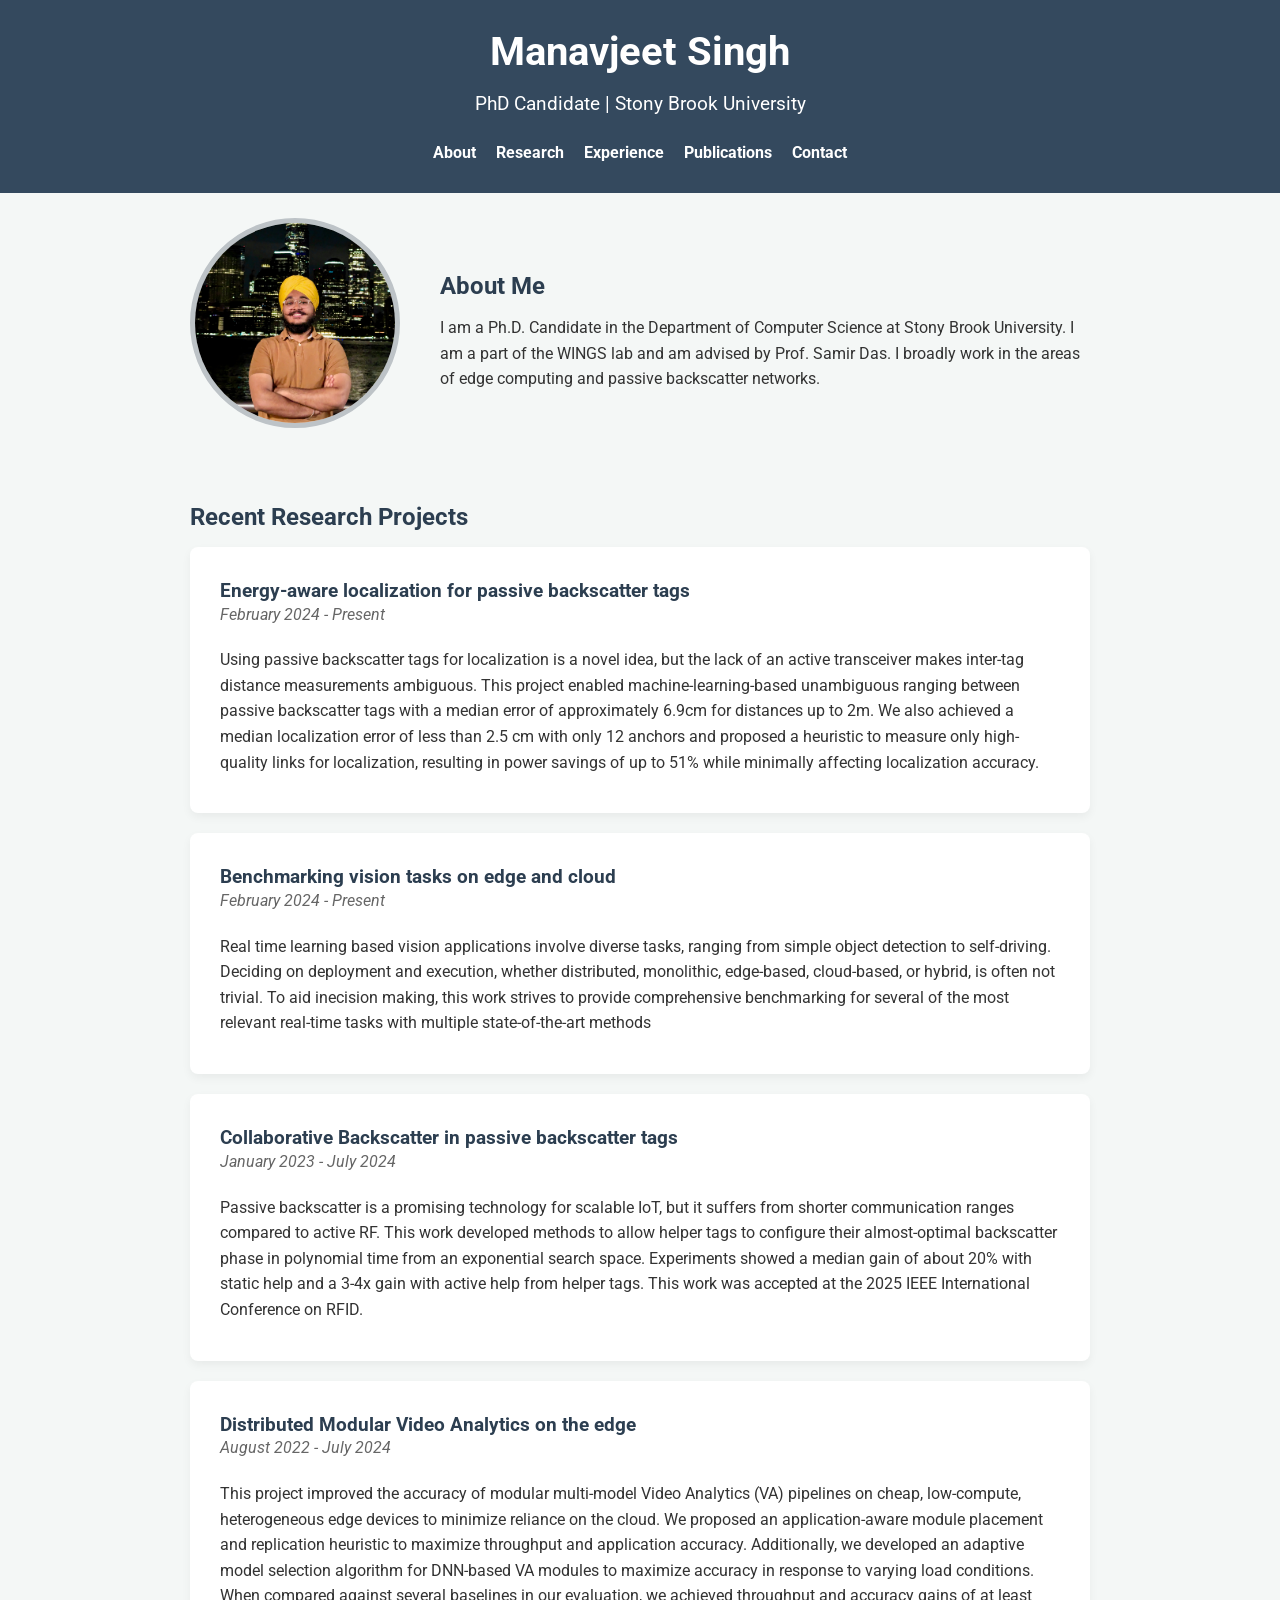
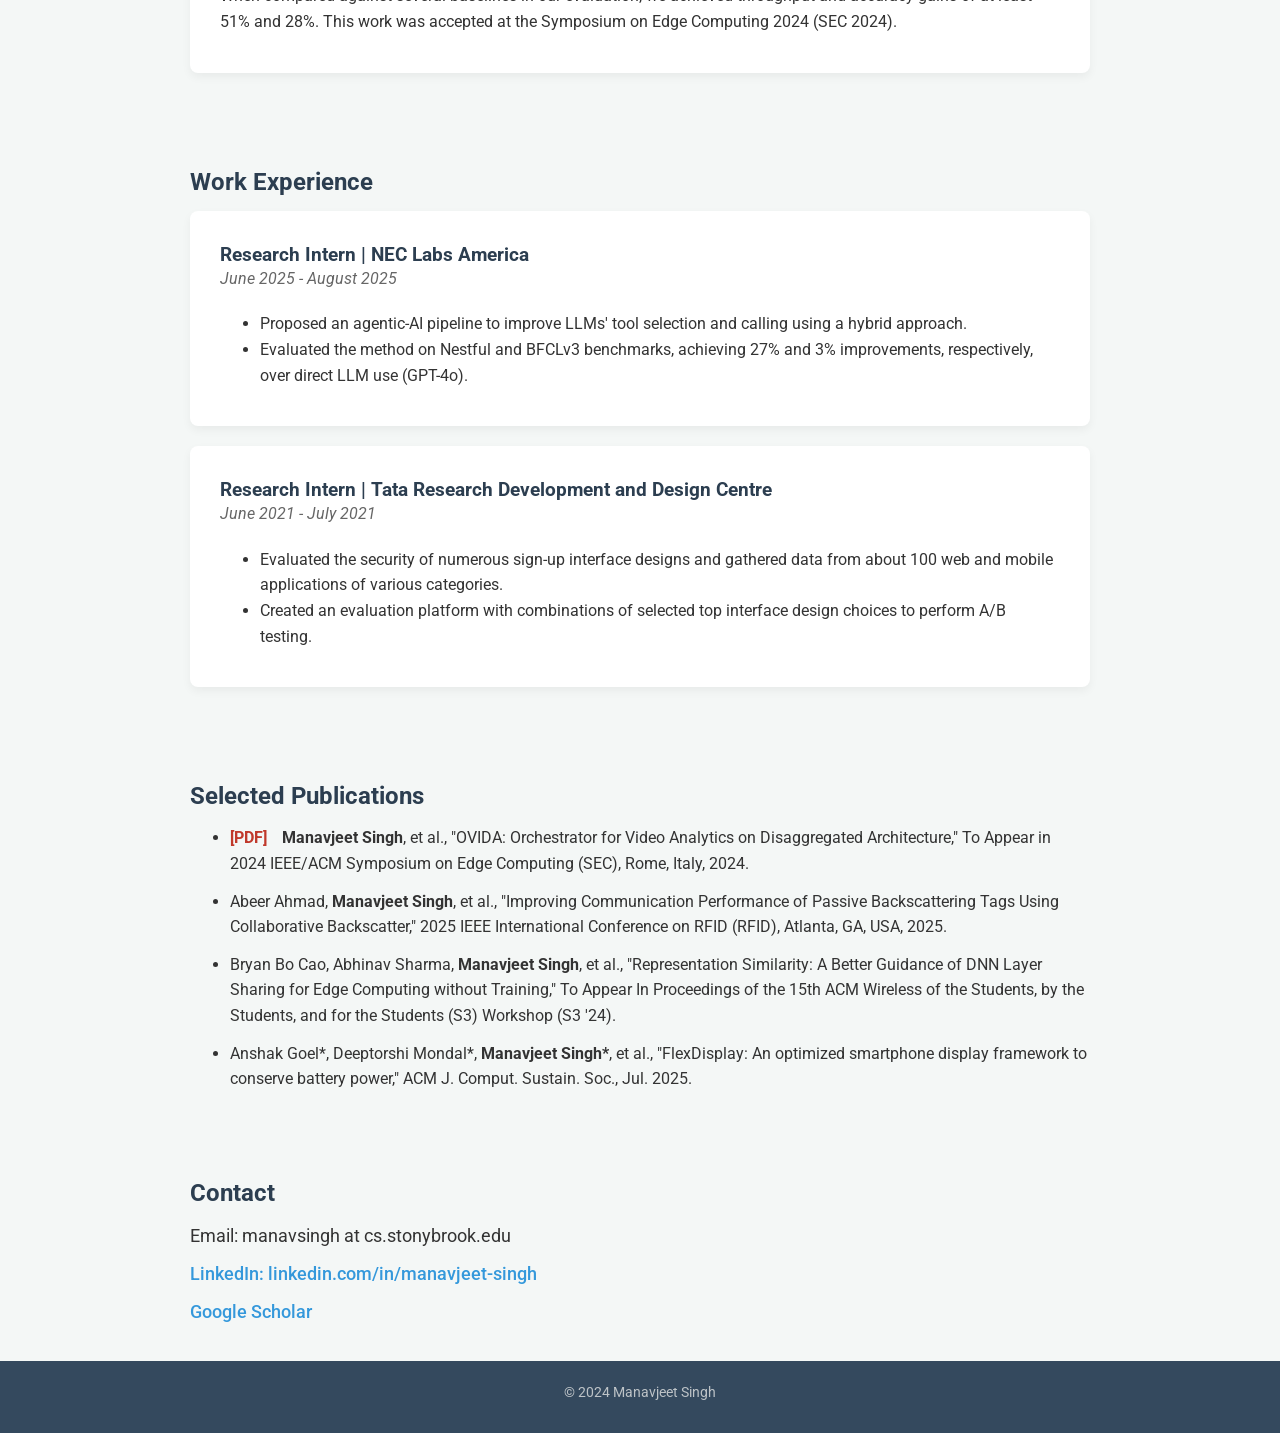
==== index.html @ 2b616b80 "update" ====
<!DOCTYPE html>
<html lang="en">
<head>
    <meta charset="UTF-8">
    <meta name="viewport" content="width=device-width, initial-scale=1.0">
    <title>Manavjeet Singh | PhD Candidate | Computer Science</title>
    <link rel="stylesheet" href="css/style.css">
    <link rel="preconnect" href="https://fonts.googleapis.com">
    <link rel="preconnect" href="https://fonts.gstatic.com" crossorigin>
    <link href="https://fonts.googleapis.com/css2?family=Roboto:wght@400;700&display=swap" rel="stylesheet">
    
    <style>
        /* Reduce padding on the main header and footer */
        .site-header, .site-footer {
            padding-top: 20px;
            padding-bottom: 20px;
        }

        /* Reduce vertical padding for each content section */
        .content-section {
            padding-top: 25px;
            padding-bottom: 25px;
        }

        /* Reduce space below headings */
        h1, h2, h3 {
            margin-bottom: 10px;
        }

        .site-header h1 {
            margin-bottom: 5px;
        }
        
        /* Reduce space between research/experience cards */
        .card {
            margin-bottom: 20px;
        }

        /* Reduce space below paragraphs and list items for a tighter look */
        p, ul {
            margin-top: 0;
            margin-bottom: 8px;
        }
        
        #publications ul li {
            margin-bottom: 12px; /* Slightly more space for readability in publications */
        }
        
        .dates {
            margin-bottom: 8px;
        }

    </style>
</head>

<body>
    <header class="site-header">
        <div class="container">
            <h1>Manavjeet Singh</h1>
            <p>PhD Candidate | Stony Brook University</p>
            <nav class="site-nav">
                <ul>
                    <li><a href="#about">About</a></li>
                    <li><a href="#research">Research</a></li>
                    <li><a href="#experience">Experience</a></li>
                    <li><a href="#publications">Publications</a></li>
                    <li><a href="#contact">Contact</a></li>
                </ul>
            </nav>
        </div>
    </header>

    <main>
        <section id="about" class="content-section">
            <div class="container">
                <div class="about-content">
                    <img src="photos/me2.jpeg" alt="Manavjeet Singh" class="profile-photo">
                    <div class="about-text">
                        <h2>About Me</h2>
                        <p>I am a Ph.D. Candidate in the Department of Computer Science at Stony Brook University. I am a part of the WINGS lab and am advised by Prof. Samir Das. I broadly work in the areas of edge computing and passive backscatter networks.</p>
                    </div>
                </div>
            </div>
        </section>

        <section id="research" class="content-section">
            <div class="container">
                <h2>Recent Research Projects</h2>
                <div class="card">
                    <h3>Energy-aware localization for passive backscatter tags</h3>
                    <p class="dates">February 2024 - Present</p>
                    <p>Using passive backscatter tags for localization is a novel idea, but the lack of an active transceiver makes inter-tag distance measurements ambiguous. This project enabled machine-learning-based unambiguous ranging between passive backscatter tags with a median error of approximately 6.9cm for distances up to 2m. We also achieved a median localization error of less than 2.5 cm with only 12 anchors and proposed a heuristic to measure only high-quality links for localization, resulting in power savings of up to 51% while minimally affecting localization accuracy.</p>
                </div>
                <div class="card">
                    <h3>Benchmarking vision tasks on edge and cloud</h3>
                    <p class="dates">February 2024 - Present</p>
                    <p>Real time learning based vision applications involve diverse tasks, ranging from simple object detection to self-driving. Deciding on deployment and execution, whether distributed, monolithic, edge-based, cloud-based, or hybrid, is often not trivial. To aid inecision making, this work strives to provide comprehensive benchmarking for several of the most relevant real-time tasks with multiple state-of-the-art methods</p>
                </div>
                <div class="card">
                    <h3>Collaborative Backscatter in passive backscatter tags</h3>
                    <p class="dates">January 2023 - July 2024</p>
                    <p>Passive backscatter is a promising technology for scalable IoT, but it suffers from shorter communication ranges compared to active RF. This work developed methods to allow helper tags to configure their almost-optimal backscatter phase in polynomial time from an exponential search space. Experiments showed a median gain of about 20% with static help and a 3-4x gain with active help from helper tags. This work was accepted at the 2025 IEEE International Conference on RFID.</p>
                </div>
                <div class="card">
                    <h3>Distributed Modular Video Analytics on the edge</h3>
                    <p class="dates">August 2022 - July 2024</p>
                    <p>This project improved the accuracy of modular multi-model Video Analytics (VA) pipelines on cheap, low-compute, heterogeneous edge devices to minimize reliance on the cloud. We proposed an application-aware module placement and replication heuristic to maximize throughput and application accuracy. Additionally, we developed an adaptive model selection algorithm for DNN-based VA modules to maximize accuracy in response to varying load conditions. When compared against several baselines in our evaluation, we achieved throughput and accuracy gains of at least 51% and 28%. This work was accepted at the Symposium on Edge Computing 2024 (SEC 2024).</p>
                </div>
            </div>
        </section>

        <section id="experience" class="content-section">
            <div class="container">
                <h2>Work Experience</h2>
                <div class="card">
                    <h3>Research Intern | NEC Labs America</h3>
                    <p class="dates">June 2025 - August 2025</p>
                    <ul>
                        <li>Proposed an agentic-AI pipeline to improve LLMs' tool selection and calling using a hybrid approach. </li>
                        <li>Evaluated the method on Nestful and BFCLv3 benchmarks, achieving 27% and 3% improvements, respectively, over direct LLM use (GPT-4o).</li>
                    </ul>
                </div>
                <div class="card">
                    <h3>Research Intern | Tata Research Development and Design Centre</h3>
                    <p class="dates">June 2021 - July 2021</p>
                    <ul>
                        <li>Evaluated the security of numerous sign-up interface designs and gathered data from about 100 web and mobile applications of various categories.</li>
                        <li>Created an evaluation platform with combinations of selected top interface design choices to perform A/B testing.</li>
                    </ul>
                </div>
            </div>
        </section>

        <section id="publications" class="content-section">
            <div class="container">
                <h2>Selected Publications</h2>
                <ul>
                    <li><a href="papers/ovida.pdf" class="pdf-link">[PDF]</a><span class="citation-text"><strong>Manavjeet Singh</strong>, et al., "OVIDA: Orchestrator for Video Analytics on Disaggregated Architecture," To Appear in 2024 IEEE/ACM Symposium on Edge Computing (SEC), Rome, Italy, 2024. </span></li>
                    <li><span class="citation-text">Abeer Ahmad, <strong>Manavjeet Singh</strong>, et al., "Improving Communication Performance of Passive Backscattering Tags Using Collaborative Backscatter," 2025 IEEE International Conference on RFID (RFID), Atlanta, GA, USA, 2025. </span></li>
                    <li><span class="citation-text">Bryan Bo Cao, Abhinav Sharma, <strong>Manavjeet Singh</strong>, et al., "Representation Similarity: A Better Guidance of DNN Layer Sharing for Edge Computing without Training," To Appear In Proceedings of the 15th ACM Wireless of the Students, by the Students, and for the Students (S3) Workshop (S3 '24). </span></li>
                    <li><span class="citation-text">Anshak Goel*, Deeptorshi Mondal*, <strong>Manavjeet Singh*</strong>, et al., "FlexDisplay: An optimized smartphone display framework to conserve battery power," ACM J. Comput. Sustain. Soc., Jul. 2025. </span></li>
                </ul>
            </div>
        </section>

        <section id="contact" class="content-section">
            <div class="container">
                <h2>Contact</h2>
                <div class="contact-info">
                    <p>Email: manavsingh at cs.stonybrook.edu</p>
                    <p><a href="https://linkedin.com/in/manavjeet-singh" class="linkedin-link">LinkedIn: linkedin.com/in/manavjeet-singh</a></p>
                    <p><a href="https://scholar.google.com/citations?user=PiBb_OMAAAAJ&hl=en" class="google-scholar-link">Google Scholar</a></p>
                </div>
            </div>
        </section>
    </main>

    <footer class="site-footer">
        <div class="container">
            <p>&copy; 2024 Manavjeet Singh</p>
        </div>
    </footer>
</body>
</html>
---- css/style.css ----
/* Basic Reset and Global Styles */
body {
    font-family: 'Roboto', sans-serif;
    line-height: 1.6;
    margin: 0;
    padding: 0;
    color: #333; /* Dark gray for text */
    background-color: #f4f7f6; /* Light gray background */
}

.container {
    max-width: 900px;
    margin: 0 auto;
    padding: 0 20px;
}

h1, h2, h3 {
    font-weight: 700;
    color: #2c3e50; /* A dark blue-gray for headings */
}

h2 {
    margin-bottom: 20px;
}

/* Reusable section styling for consistency */
.content-section {
    padding: 60px 0;
}

/* Header and Navigation */
.site-header {
    background-color: #34495e; /* A professional dark blue */
    color: #fff;
    text-align: center;
    padding: 40px 0;
}

.site-header h1 {
    font-size: 2.5em;
    margin: 0;
    color: #fff;
}

.site-header p {
    font-size: 1.2em;
    margin-top: 5px;
}

.site-nav ul {
    list-style: none;
    padding: 0;
    margin-top: 20px;
    display: flex;
    justify-content: center;
    gap: 20px;
}

.site-nav a {
    color: #fff;
    text-decoration: none;
    font-weight: 700;
    transition: color 0.3s ease;
}

.site-nav a:hover {
    color: #1abc9c; /* A vibrant green for hover effect */
}

/* About Section */
.about-content {
    display: flex;
    flex-direction: column;
    align-items: center;
    text-align: center;
}

.profile-photo {
    width: 200px;
    height: 200px;
    object-fit: cover;
    border-radius: 50%; /* Makes the image circular */
    border: 5px solid #bdc3c7; /* A subtle gray border */
    margin-bottom: 20px;
}

@media (min-width: 768px) {
    .about-content {
        flex-direction: row;
        text-align: left;
        gap: 40px;
    }

    .profile-photo {
        flex-shrink: 0;
        margin-bottom: 0;
    }
}

/* Card Styling for Experience and Research */
.card {
    background-color: #fff;
    margin-bottom: 25px;
    padding: 30px;
    border-radius: 8px;
    box-shadow: 0 4px 10px rgba(0,0,0,0.05);
}

.card h3 {
    margin-top: 0;
}

.card .dates {
    font-style: italic;
    color: #666;
    margin-top: -15px;
    margin-bottom: 20px;
}

/* General list styling */
.publications-section ul {
    list-style-type: none;
    padding: 0;
}

.publications-section li {
    background-color: #fff;
    margin-bottom: 15px;
    padding: 20px;
    border-radius: 8px;
    box-shadow: 0 2px 5px rgba(0,0,0,0.1);
    display: flex;
    align-items: flex-start;
}

.pdf-link {
    font-weight: 700;
    color: #c0392b; /* A distinct red for PDF links */
    text-decoration: none;
    margin-right: 15px;
    flex-shrink: 0;
}

.pdf-link:hover {
    text-decoration: underline;
}

.citation-text {
    flex-grow: 1;
}

/* Contact Section */
.contact-info {
    font-size: 1.1em;
}

.contact-info p {
    margin-bottom: 10px;
}

.linkedin-link, .google-scholar-link {
    color: #3498db;
    text-decoration: none;
    font-weight: 500;
}

.linkedin-link:hover, .google-scholar-link:hover {
    text-decoration: underline;
}

/* Footer */
.site-footer {
    text-align: center;
    padding: 20px 0;
    background-color: #34495e;
    color: #bdc3c7;
    font-size: 0.9em;
}
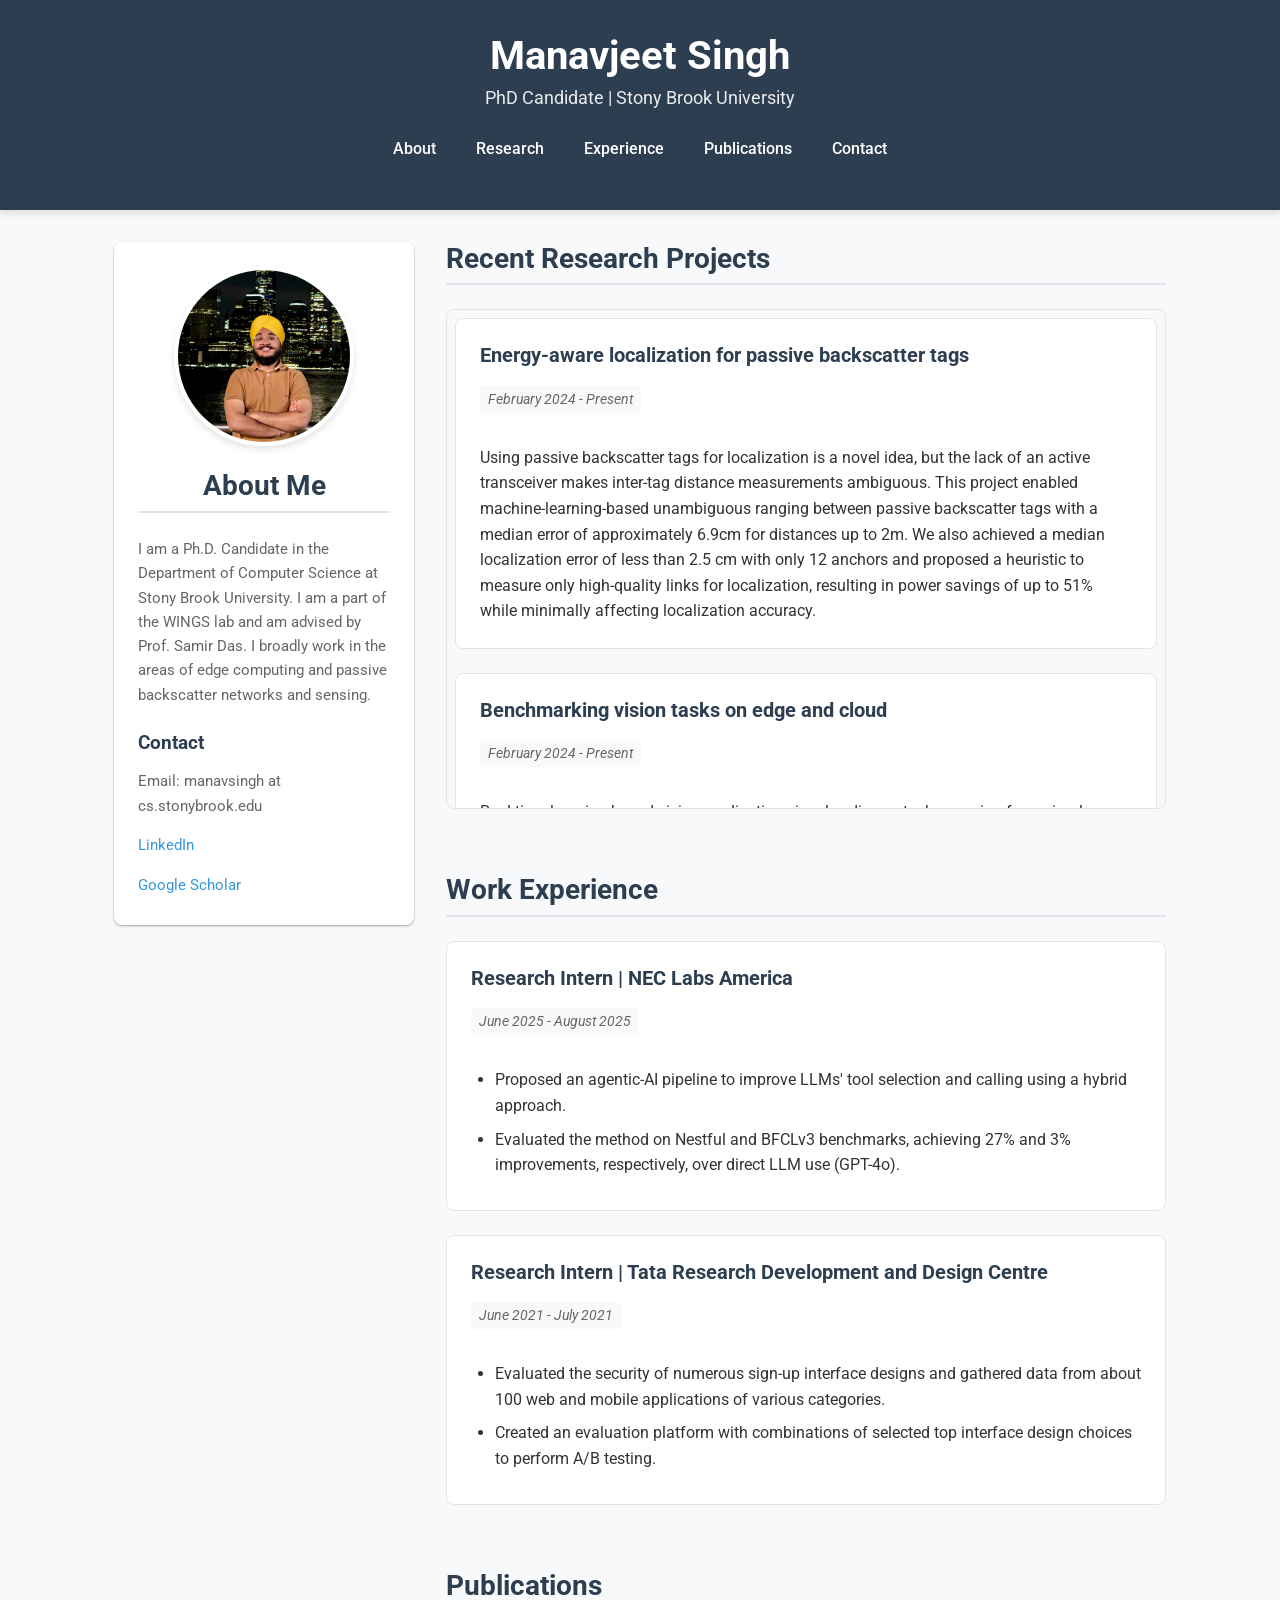
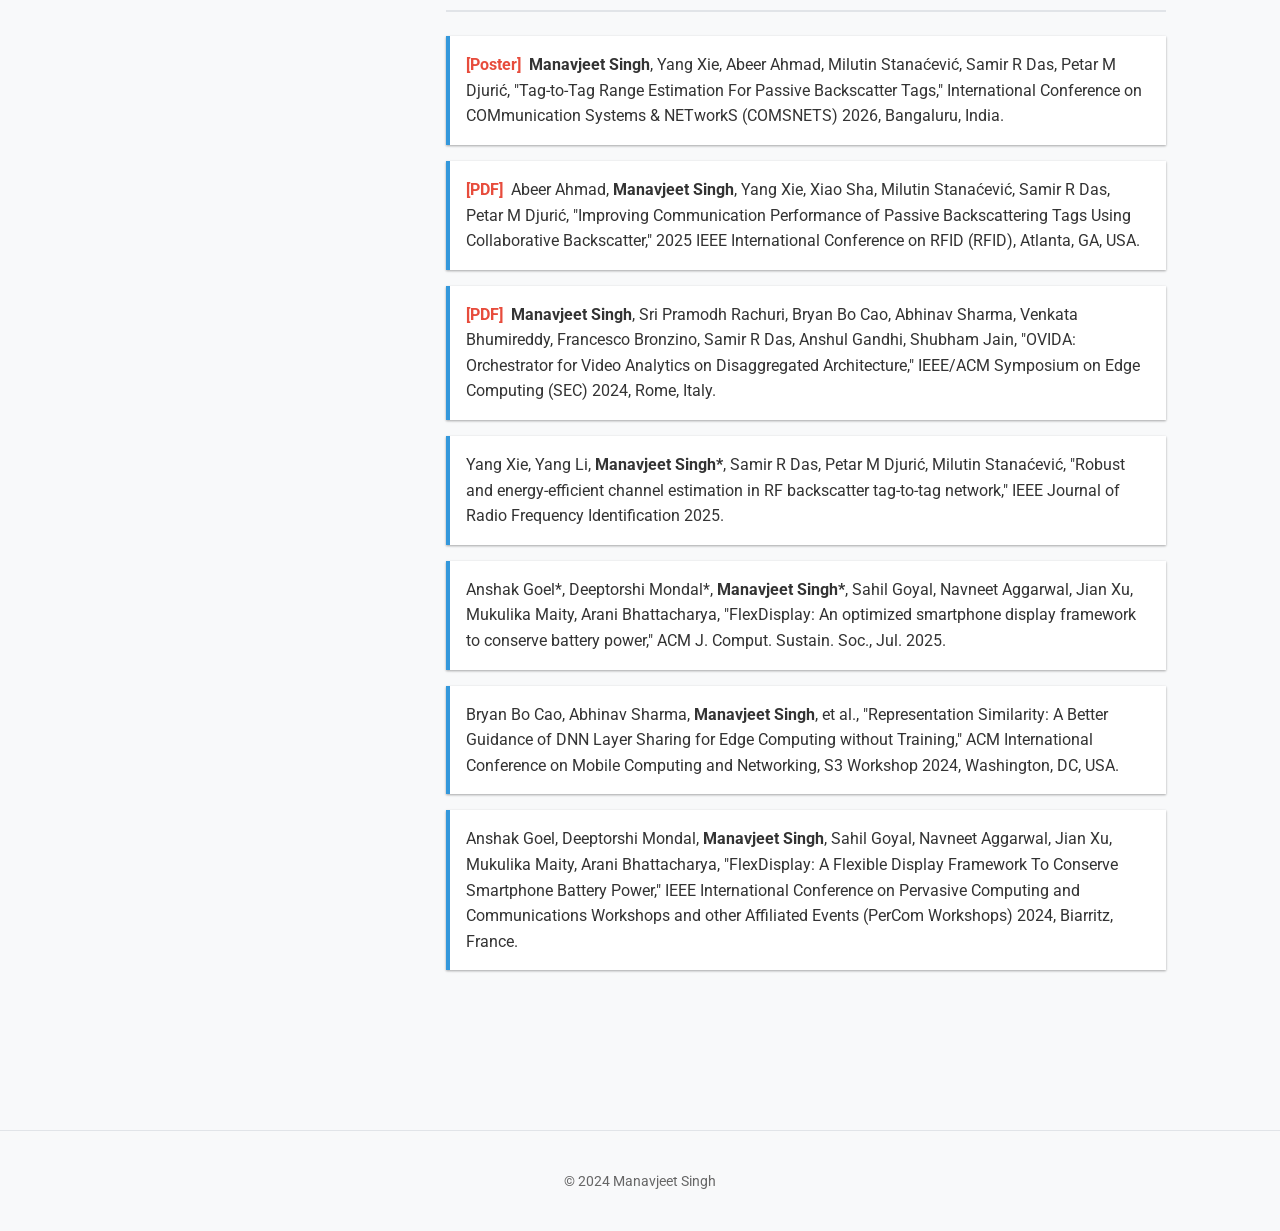
==== commit a0997646: "updates" ====
--- a/index.html
+++ b/index.html
@@ -1,5 +1,6 @@
 <!DOCTYPE html>
 <html lang="en">
+
 <head>
     <meta charset="UTF-8">
     <meta name="viewport" content="width=device-width, initial-scale=1.0">
@@ -8,49 +9,8 @@
     <link rel="preconnect" href="https://fonts.googleapis.com">
     <link rel="preconnect" href="https://fonts.gstatic.com" crossorigin>
     <link href="https://fonts.googleapis.com/css2?family=Roboto:wght@400;700&display=swap" rel="stylesheet">
-    
-    <style>
-        /* Reduce padding on the main header and footer */
-        .site-header, .site-footer {
-            padding-top: 20px;
-            padding-bottom: 20px;
-        }
 
-        /* Reduce vertical padding for each content section */
-        .content-section {
-            padding-top: 25px;
-            padding-bottom: 25px;
-        }
 
-        /* Reduce space below headings */
-        h1, h2, h3 {
-            margin-bottom: 10px;
-        }
-
-        .site-header h1 {
-            margin-bottom: 5px;
-        }
-        
-        /* Reduce space between research/experience cards */
-        .card {
-            margin-bottom: 20px;
-        }
-
-        /* Reduce space below paragraphs and list items for a tighter look */
-        p, ul {
-            margin-top: 0;
-            margin-bottom: 8px;
-        }
-        
-        #publications ul li {
-            margin-bottom: 12px; /* Slightly more space for readability in publications */
-        }
-        
-        .dates {
-            margin-bottom: 8px;
-        }
-
-    </style>
 </head>
 
 <body>
@@ -71,88 +31,140 @@
     </header>
 
     <main>
-        <section id="about" class="content-section">
-            <div class="container">
+        <div class="two-column container">
+            <aside id="about" class="left-col content-section">
                 <div class="about-content">
                     <img src="photos/me2.jpeg" alt="Manavjeet Singh" class="profile-photo">
                     <div class="about-text">
                         <h2>About Me</h2>
-                        <p>I am a Ph.D. Candidate in the Department of Computer Science at Stony Brook University. I am a part of the WINGS lab and am advised by Prof. Samir Das. I broadly work in the areas of edge computing and passive backscatter networks.</p>
+                        <p>I am a Ph.D. Candidate in the Department of Computer Science at Stony Brook University. I am
+                            a part of the WINGS lab and am advised by Prof. Samir Das. I broadly work in the areas of
+                            edge computing and passive backscatter networks and sensing.</p>
+                        <h3>Contact</h3>
+                        <div class="contact-info">
+                            <p>Email: manavsingh at cs.stonybrook.edu</p>
+                            <p><a href="https://linkedin.com/in/manavjeet-singh" class="linkedin-link">LinkedIn</a></p>
+                            <p><a href="https://scholar.google.com/citations?user=PiBb_OMAAAAJ&hl=en"
+                                    class="google-scholar-link">Google Scholar</a></p>
+                        </div>
                     </div>
                 </div>
+            </aside>
+
+            <div class="right-col">
+                <section id="research" class="content-section">
+                    <h2>Recent Research Projects</h2>
+                    <div class="scrollable-content">
+                        <div class="card">
+                            <h3>Energy-aware localization for passive backscatter tags</h3>
+                            <p class="dates">February 2024 - Present</p>
+                            <p>Using passive backscatter tags for localization is a novel idea, but the lack of an
+                                active transceiver makes inter-tag distance measurements ambiguous. This project enabled
+                                machine-learning-based unambiguous ranging between passive backscatter tags with a
+                                median error of approximately 6.9cm for distances up to 2m. We also achieved a median
+                                localization error of less than 2.5 cm with only 12 anchors and proposed a heuristic to
+                                measure only high-quality links for localization, resulting in power savings of up to
+                                51% while minimally affecting localization accuracy.</p>
+                        </div>
+                        <div class="card">
+                            <h3>Benchmarking vision tasks on edge and cloud</h3>
+                            <p class="dates">February 2024 - Present</p>
+                            <p>Real time learning based vision applications involve diverse tasks, ranging from simple
+                                object detection to self-driving. Deciding on deployment and execution, whether
+                                distributed, monolithic, edge-based, cloud-based, or hybrid, is often not trivial. To
+                                aid inecision making, this work strives to provide comprehensive benchmarking for
+                                several of the most relevant real-time tasks with multiple state-of-the-art methods</p>
+                        </div>
+                        <div class="card">
+                            <h3>Collaborative Backscatter in passive backscatter tags</h3>
+                            <p class="dates">January 2023 - July 2024</p>
+                            <p>Passive backscatter is a promising technology for scalable IoT, but it suffers from
+                                shorter communication ranges compared to active RF. This work developed methods to allow
+                                helper tags to configure their almost-optimal backscatter phase in polynomial time from
+                                an exponential search space. Experiments showed a median gain of about 20% with static
+                                help and a 3-4x gain with active help from helper tags. This work was accepted at the
+                                2025 IEEE International Conference on RFID.</p>
+                        </div>
+                        <div class="card">
+                            <h3>Distributed Modular Video Analytics on the edge</h3>
+                            <p class="dates">August 2022 - July 2024</p>
+                            <p>This project improved the accuracy of modular multi-model Video Analytics (VA) pipelines
+                                on cheap, low-compute, heterogeneous edge devices to minimize reliance on the cloud. We
+                                proposed an application-aware module placement and replication heuristic to maximize
+                                throughput and application accuracy. Additionally, we developed an adaptive model
+                                selection algorithm for DNN-based VA modules to maximize accuracy in response to varying
+                                load conditions. When compared against several baselines in our evaluation, we achieved
+                                throughput and accuracy gains of at least 51% and 28%. This work was accepted at the
+                                Symposium on Edge Computing 2024 (SEC 2024).</p>
+                        </div>
+                    </div>
+                </section>
+
+                <section id="experience" class="content-section">
+                    <h2>Work Experience</h2>
+                    <div class="card">
+                        <h3>Research Intern | NEC Labs America</h3>
+                        <p class="dates">June 2025 - August 2025</p>
+                        <ul>
+                            <li>Proposed an agentic-AI pipeline to improve LLMs' tool selection and calling using a
+                                hybrid approach. </li>
+                            <li>Evaluated the method on Nestful and BFCLv3 benchmarks, achieving 27% and 3%
+                                improvements, respectively, over direct LLM use (GPT-4o).</li>
+                        </ul>
+                    </div>
+                    <div class="card">
+                        <h3>Research Intern | Tata Research Development and Design Centre</h3>
+                        <p class="dates">June 2021 - July 2021</p>
+                        <ul>
+                            <li>Evaluated the security of numerous sign-up interface designs and gathered data from
+                                about 100 web and mobile applications of various categories.</li>
+                            <li>Created an evaluation platform with combinations of selected top interface design
+                                choices to perform A/B testing.</li>
+                        </ul>
+                    </div>
+                </section>
+
+                <section id="publications" class="content-section">
+                    <h2>Publications</h2>
+                    <ul>
+                        <li><a href="papers/comsnets26_poster.pdf" class="pdf-link">[Poster]</a><span
+                                class="citation-text"><strong>Manavjeet Singh</strong>, Yang Xie, Abeer Ahmad, Milutin
+                                Stanaćević, Samir R Das, Petar M Djurić, "Tag-to-Tag Range Estimation For Passive
+                                Backscatter Tags," International Conference on COMmunication Systems & NETworkS
+                                (COMSNETS) 2026, Bangaluru, India. </span></li>
+                        <li><a href="papers/coba.pdf" class="pdf-link">[PDF]</a><span class="citation-text">Abeer Ahmad,
+                                <strong>Manavjeet Singh</strong>, Yang Xie, Xiao Sha, Milutin Stanaćević, Samir R Das,
+                                Petar M Djurić, "Improving Communication Performance of Passive Backscattering Tags
+                                Using Collaborative Backscatter," 2025 IEEE International Conference on RFID (RFID),
+                                Atlanta, GA, USA. </span></li>
+                        <li><a href="papers/ovida.pdf" class="pdf-link">[PDF]</a><span
+                                class="citation-text"><strong>Manavjeet Singh</strong>, Sri Pramodh Rachuri, Bryan Bo
+                                Cao, Abhinav Sharma, Venkata Bhumireddy, Francesco Bronzino, Samir R Das, Anshul Gandhi,
+                                Shubham Jain, "OVIDA: Orchestrator for Video Analytics on Disaggregated Architecture,"
+                                IEEE/ACM Symposium on Edge Computing (SEC) 2024, Rome, Italy. </span></li>
+                        <li><span class="citation-text">Yang Xie, Yang Li, <strong>Manavjeet Singh*</strong>, Samir R
+                                Das, Petar M Djurić, Milutin Stanaćević, "Robust and energy-efficient channel estimation
+                                in RF backscatter tag-to-tag network," IEEE Journal of Radio Frequency Identification
+                                2025. </span></li>
+                        <li><span class="citation-text">Anshak Goel*, Deeptorshi Mondal*, <strong>Manavjeet
+                                    Singh*</strong>, Sahil Goyal, Navneet Aggarwal, Jian Xu, Mukulika Maity, Arani
+                                Bhattacharya, "FlexDisplay: An optimized smartphone display framework to conserve
+                                battery power," ACM J. Comput. Sustain. Soc., Jul. 2025. </span></li>
+                        <li><span class="citation-text">Bryan Bo Cao, Abhinav Sharma, <strong>Manavjeet Singh</strong>,
+                                et al., "Representation Similarity: A Better Guidance of DNN Layer Sharing for Edge
+                                Computing without Training," ACM International Conference on Mobile Computing and
+                                Networking, S3 Workshop 2024, Washington, DC, USA. </span></li>
+                        <li><span class="citation-text">Anshak Goel, Deeptorshi Mondal, <strong>Manavjeet
+                                    Singh</strong>, Sahil Goyal, Navneet Aggarwal, Jian Xu, Mukulika Maity, Arani
+                                Bhattacharya, "FlexDisplay: A Flexible Display Framework To Conserve Smartphone Battery
+                                Power," IEEE International Conference on Pervasive Computing and Communications
+                                Workshops and other Affiliated Events (PerCom Workshops) 2024, Biarritz, France. </span>
+                        </li>
+
+                    </ul>
+                </section>
             </div>
-        </section>
-
-        <section id="research" class="content-section">
-            <div class="container">
-                <h2>Recent Research Projects</h2>
-                <div class="card">
-                    <h3>Energy-aware localization for passive backscatter tags</h3>
-                    <p class="dates">February 2024 - Present</p>
-                    <p>Using passive backscatter tags for localization is a novel idea, but the lack of an active transceiver makes inter-tag distance measurements ambiguous. This project enabled machine-learning-based unambiguous ranging between passive backscatter tags with a median error of approximately 6.9cm for distances up to 2m. We also achieved a median localization error of less than 2.5 cm with only 12 anchors and proposed a heuristic to measure only high-quality links for localization, resulting in power savings of up to 51% while minimally affecting localization accuracy.</p>
-                </div>
-                <div class="card">
-                    <h3>Benchmarking vision tasks on edge and cloud</h3>
-                    <p class="dates">February 2024 - Present</p>
-                    <p>Real time learning based vision applications involve diverse tasks, ranging from simple object detection to self-driving. Deciding on deployment and execution, whether distributed, monolithic, edge-based, cloud-based, or hybrid, is often not trivial. To aid inecision making, this work strives to provide comprehensive benchmarking for several of the most relevant real-time tasks with multiple state-of-the-art methods</p>
-                </div>
-                <div class="card">
-                    <h3>Collaborative Backscatter in passive backscatter tags</h3>
-                    <p class="dates">January 2023 - July 2024</p>
-                    <p>Passive backscatter is a promising technology for scalable IoT, but it suffers from shorter communication ranges compared to active RF. This work developed methods to allow helper tags to configure their almost-optimal backscatter phase in polynomial time from an exponential search space. Experiments showed a median gain of about 20% with static help and a 3-4x gain with active help from helper tags. This work was accepted at the 2025 IEEE International Conference on RFID.</p>
-                </div>
-                <div class="card">
-                    <h3>Distributed Modular Video Analytics on the edge</h3>
-                    <p class="dates">August 2022 - July 2024</p>
-                    <p>This project improved the accuracy of modular multi-model Video Analytics (VA) pipelines on cheap, low-compute, heterogeneous edge devices to minimize reliance on the cloud. We proposed an application-aware module placement and replication heuristic to maximize throughput and application accuracy. Additionally, we developed an adaptive model selection algorithm for DNN-based VA modules to maximize accuracy in response to varying load conditions. When compared against several baselines in our evaluation, we achieved throughput and accuracy gains of at least 51% and 28%. This work was accepted at the Symposium on Edge Computing 2024 (SEC 2024).</p>
-                </div>
-            </div>
-        </section>
-
-        <section id="experience" class="content-section">
-            <div class="container">
-                <h2>Work Experience</h2>
-                <div class="card">
-                    <h3>Research Intern | NEC Labs America</h3>
-                    <p class="dates">June 2025 - August 2025</p>
-                    <ul>
-                        <li>Proposed an agentic-AI pipeline to improve LLMs' tool selection and calling using a hybrid approach. </li>
-                        <li>Evaluated the method on Nestful and BFCLv3 benchmarks, achieving 27% and 3% improvements, respectively, over direct LLM use (GPT-4o).</li>
-                    </ul>
-                </div>
-                <div class="card">
-                    <h3>Research Intern | Tata Research Development and Design Centre</h3>
-                    <p class="dates">June 2021 - July 2021</p>
-                    <ul>
-                        <li>Evaluated the security of numerous sign-up interface designs and gathered data from about 100 web and mobile applications of various categories.</li>
-                        <li>Created an evaluation platform with combinations of selected top interface design choices to perform A/B testing.</li>
-                    </ul>
-                </div>
-            </div>
-        </section>
-
-        <section id="publications" class="content-section">
-            <div class="container">
-                <h2>Selected Publications</h2>
-                <ul>
-                    <li><a href="papers/ovida.pdf" class="pdf-link">[PDF]</a><span class="citation-text"><strong>Manavjeet Singh</strong>, et al., "OVIDA: Orchestrator for Video Analytics on Disaggregated Architecture," To Appear in 2024 IEEE/ACM Symposium on Edge Computing (SEC), Rome, Italy, 2024. </span></li>
-                    <li><span class="citation-text">Abeer Ahmad, <strong>Manavjeet Singh</strong>, et al., "Improving Communication Performance of Passive Backscattering Tags Using Collaborative Backscatter," 2025 IEEE International Conference on RFID (RFID), Atlanta, GA, USA, 2025. </span></li>
-                    <li><span class="citation-text">Bryan Bo Cao, Abhinav Sharma, <strong>Manavjeet Singh</strong>, et al., "Representation Similarity: A Better Guidance of DNN Layer Sharing for Edge Computing without Training," To Appear In Proceedings of the 15th ACM Wireless of the Students, by the Students, and for the Students (S3) Workshop (S3 '24). </span></li>
-                    <li><span class="citation-text">Anshak Goel*, Deeptorshi Mondal*, <strong>Manavjeet Singh*</strong>, et al., "FlexDisplay: An optimized smartphone display framework to conserve battery power," ACM J. Comput. Sustain. Soc., Jul. 2025. </span></li>
-                </ul>
-            </div>
-        </section>
-
-        <section id="contact" class="content-section">
-            <div class="container">
-                <h2>Contact</h2>
-                <div class="contact-info">
-                    <p>Email: manavsingh at cs.stonybrook.edu</p>
-                    <p><a href="https://linkedin.com/in/manavjeet-singh" class="linkedin-link">LinkedIn: linkedin.com/in/manavjeet-singh</a></p>
-                    <p><a href="https://scholar.google.com/citations?user=PiBb_OMAAAAJ&hl=en" class="google-scholar-link">Google Scholar</a></p>
-                </div>
-            </div>
-        </section>
+        </div>
     </main>
 
     <footer class="site-footer">
@@ -161,4 +173,5 @@
         </div>
     </footer>
 </body>
+
 </html>
--- a/css/style.css
+++ b/css/style.css
@@ -1,178 +1,349 @@
-/* Basic Reset and Global Styles */
+/* Modern Reset */
+*,
+*::before,
+*::after {
+    box-sizing: border-box;
+}
+
+:root {
+    /* Color Palette */
+    --primary-color: #2c3e50;
+    /* Deep Navy */
+    --accent-color: #3498db;
+    /* Bright Blue */
+    --accent-hover: #2980b9;
+    --text-color: #333333;
+    --text-light: #666666;
+    --bg-color: #f8f9fa;
+    /* Off-white */
+    --card-bg: #ffffff;
+    --border-color: #e1e4e8;
+
+    /* Spacing */
+    --spacing-xs: 4px;
+    --spacing-sm: 8px;
+    --spacing-md: 16px;
+    --spacing-lg: 24px;
+    --spacing-xl: 32px;
+    --spacing-xxl: 64px;
+
+    /* Typography */
+    --font-heading: 'Roboto', -apple-system, BlinkMacSystemFont, "Segoe UI", Helvetica, Arial, sans-serif;
+    --font-body: 'Roboto', -apple-system, BlinkMacSystemFont, "Segoe UI", Helvetica, Arial, sans-serif;
+
+    /* Shadows */
+    --shadow-sm: 0 1px 3px rgba(0, 0, 0, 0.12), 0 1px 2px rgba(0, 0, 0, 0.24);
+    --shadow-md: 0 4px 6px rgba(0, 0, 0, 0.1);
+    --shadow-lg: 0 10px 15px -3px rgba(0, 0, 0, 0.1), 0 4px 6px -2px rgba(0, 0, 0, 0.05);
+}
+
 body {
-    font-family: 'Roboto', sans-serif;
+    font-family: var(--font-body);
     line-height: 1.6;
+    color: var(--text-color);
+    background-color: var(--bg-color);
     margin: 0;
-    padding: 0;
-    color: #333; /* Dark gray for text */
-    background-color: #f4f7f6; /* Light gray background */
+    -webkit-font-smoothing: antialiased;
+}
+
+h1,
+h2,
+h3 {
+    font-family: var(--font-heading);
+    color: var(--primary-color);
+    margin-top: 0;
+    line-height: 1.2;
+}
+
+a {
+    color: var(--accent-color);
+    text-decoration: none;
+    transition: color 0.2s ease;
+}
+
+a:hover {
+    color: var(--accent-hover);
+    text-decoration: underline;
 }
 
 .container {
-    max-width: 900px;
+    max-width: 1100px;
     margin: 0 auto;
-    padding: 0 20px;
-}
-
-h1, h2, h3 {
-    font-weight: 700;
-    color: #2c3e50; /* A dark blue-gray for headings */
-}
-
-h2 {
-    margin-bottom: 20px;
-}
-
-/* Reusable section styling for consistency */
-.content-section {
-    padding: 60px 0;
-}
-
-/* Header and Navigation */
+    padding: 0 var(--spacing-lg);
+}
+
+/* Header */
 .site-header {
-    background-color: #34495e; /* A professional dark blue */
-    color: #fff;
+    background-color: var(--primary-color);
+    color: white;
+    padding: var(--spacing-xl) 0;
     text-align: center;
-    padding: 40px 0;
+    box-shadow: var(--shadow-md);
 }
 
 .site-header h1 {
-    font-size: 2.5em;
+    color: white;
+    margin-bottom: var(--spacing-xs);
+    font-size: 2.5rem;
+}
+
+.site-header p {
+    font-size: 1.1rem;
+    opacity: 0.9;
     margin: 0;
-    color: #fff;
-}
-
-.site-header p {
-    font-size: 1.2em;
-    margin-top: 5px;
 }
 
 .site-nav ul {
     list-style: none;
     padding: 0;
-    margin-top: 20px;
     display: flex;
     justify-content: center;
-    gap: 20px;
+    gap: var(--spacing-lg);
+    margin-top: var(--spacing-lg);
+    flex-wrap: wrap;
 }
 
 .site-nav a {
-    color: #fff;
+    color: white;
+    font-weight: 500;
+    padding: var(--spacing-xs) var(--spacing-sm);
+    border-radius: 4px;
+}
+
+.site-nav a:hover {
+    color: white;
+    background-color: rgba(255, 255, 255, 0.1);
     text-decoration: none;
-    font-weight: 700;
-    transition: color 0.3s ease;
-}
-
-.site-nav a:hover {
-    color: #1abc9c; /* A vibrant green for hover effect */
-}
-
-/* About Section */
+}
+
+
+.scrollable-content {
+    max-height: 500px;
+    overflow-y: auto;
+    padding-right: var(--spacing-sm);
+    /* Avoid content hiding behind scrollbar */
+    padding: var(--spacing-sm);
+    /* Add padding inside scroll area */
+    border: 1px solid var(--border-color);
+    border-radius: 8px;
+    background-color: var(--bg-color);
+    /* Slight contrast background for the well */
+}
+
+/* Custom scrollbar styling for better aesthetics */
+.scrollable-content::-webkit-scrollbar {
+    width: 8px;
+}
+
+.scrollable-content::-webkit-scrollbar-track {
+    background: #f1f1f1;
+    border-radius: 4px;
+}
+
+.scrollable-content::-webkit-scrollbar-thumb {
+    background: #ccc;
+    border-radius: 4px;
+}
+
+.scrollable-content::-webkit-scrollbar-thumb:hover {
+    background: #bbb;
+}
+
+/* Main Layout */
+.two-column {
+    display: grid;
+    grid-template-columns: 300px 1fr;
+    gap: var(--spacing-xl);
+    padding-top: var(--spacing-xl);
+    padding-bottom: var(--spacing-xl);
+}
+
+
+.left-col {
+    position: sticky;
+    top: var(--spacing-lg);
+    align-self: start;
+    height: fit-content;
+}
+
+.right-col {
+    min-width: 0;
+    /* Prevents grid blowout */
+}
+
+/* About Section (Sidebar) */
 .about-content {
-    display: flex;
-    flex-direction: column;
-    align-items: center;
+    background: var(--card-bg);
+    padding: var(--spacing-lg);
+    border-radius: 8px;
+    box-shadow: var(--shadow-sm);
     text-align: center;
 }
 
 .profile-photo {
-    width: 200px;
-    height: 200px;
+    width: 180px;
+    height: 180px;
     object-fit: cover;
-    border-radius: 50%; /* Makes the image circular */
-    border: 5px solid #bdc3c7; /* A subtle gray border */
-    margin-bottom: 20px;
-}
-
-@media (min-width: 768px) {
-    .about-content {
-        flex-direction: row;
-        text-align: left;
-        gap: 40px;
-    }
-
-    .profile-photo {
-        flex-shrink: 0;
-        margin-bottom: 0;
-    }
-}
-
-/* Card Styling for Experience and Research */
+    border-radius: 50%;
+    border: 4px solid white;
+    box-shadow: var(--shadow-md);
+    margin-bottom: var(--spacing-md);
+}
+
+.about-text h2 {
+    font-size: 1.5rem;
+    margin-bottom: var(--spacing-md);
+    border-bottom: 2px solid var(--border-color);
+    padding-bottom: var(--spacing-sm);
+}
+
+.about-text p {
+    font-size: 0.95rem;
+    color: var(--text-light);
+    margin-bottom: var(--spacing-md);
+    text-align: left;
+}
+
+.about-text h3 {
+    font-size: 1.2rem;
+    margin-top: var(--spacing-lg);
+    margin-bottom: var(--spacing-sm);
+    text-align: left;
+}
+
+.contact-info {
+    text-align: left;
+    font-size: 0.9rem;
+}
+
+.contact-info p {
+    margin-bottom: var(--spacing-xs);
+}
+
+/* Content Sections */
+.content-section {
+    margin-bottom: var(--spacing-xxl);
+}
+
+.content-section h2 {
+    font-size: 1.75rem;
+    margin-bottom: var(--spacing-lg);
+    padding-bottom: var(--spacing-sm);
+    border-bottom: 2px solid var(--border-color);
+}
+
+/* Cards (Research & Experience) */
 .card {
-    background-color: #fff;
-    margin-bottom: 25px;
-    padding: 30px;
+    background: var(--card-bg);
+    border: 1px solid var(--border-color);
     border-radius: 8px;
-    box-shadow: 0 4px 10px rgba(0,0,0,0.05);
+    padding: var(--spacing-lg);
+    margin-bottom: var(--spacing-lg);
+    transition: transform 0.2s ease, box-shadow 0.2s ease;
+}
+
+.card:hover {
+    transform: translateY(-2px);
+    box-shadow: var(--shadow-md);
+    border-color: var(--accent-color);
 }
 
 .card h3 {
-    margin-top: 0;
+    font-size: 1.25rem;
+    margin-bottom: var(--spacing-xs);
+    color: var(--primary-color);
 }
 
 .card .dates {
+    font-size: 0.9rem;
+    color: var(--text-light);
+    margin-bottom: var(--spacing-md);
     font-style: italic;
-    color: #666;
-    margin-top: -15px;
-    margin-bottom: 20px;
-}
-
-/* General list styling */
-.publications-section ul {
-    list-style-type: none;
+    display: inline-block;
+    background: var(--bg-color);
+    padding: 2px 8px;
+    border-radius: 4px;
+}
+
+.card p {
+    margin-bottom: 0;
+}
+
+.card ul {
+    margin-bottom: 0;
+    padding-left: var(--spacing-lg);
+}
+
+.card li {
+    margin-bottom: var(--spacing-sm);
+}
+
+/* Publications */
+#publications ul {
+    list-style: none;
     padding: 0;
 }
 
-.publications-section li {
-    background-color: #fff;
-    margin-bottom: 15px;
-    padding: 20px;
-    border-radius: 8px;
-    box-shadow: 0 2px 5px rgba(0,0,0,0.1);
-    display: flex;
-    align-items: flex-start;
+#publications li {
+    background: var(--card-bg);
+    border-left: 4px solid var(--accent-color);
+    padding: var(--spacing-md);
+    margin-bottom: var(--spacing-md);
+    box-shadow: var(--shadow-sm);
 }
 
 .pdf-link {
-    font-weight: 700;
-    color: #c0392b; /* A distinct red for PDF links */
+    font-weight: bold;
+    color: #e74c3c;
+    margin-right: var(--spacing-sm);
+}
+
+.pdf-link:hover {
+    color: #c0392b;
     text-decoration: none;
-    margin-right: 15px;
-    flex-shrink: 0;
-}
-
-.pdf-link:hover {
-    text-decoration: underline;
-}
-
-.citation-text {
-    flex-grow: 1;
-}
-
-/* Contact Section */
-.contact-info {
-    font-size: 1.1em;
-}
-
-.contact-info p {
-    margin-bottom: 10px;
-}
-
-.linkedin-link, .google-scholar-link {
-    color: #3498db;
-    text-decoration: none;
-    font-weight: 500;
-}
-
-.linkedin-link:hover, .google-scholar-link:hover {
-    text-decoration: underline;
 }
 
 /* Footer */
 .site-footer {
     text-align: center;
-    padding: 20px 0;
-    background-color: #34495e;
-    color: #bdc3c7;
-    font-size: 0.9em;
-}
+    padding: var(--spacing-lg) 0;
+    margin-top: var(--spacing-xxl);
+    color: var(--text-light);
+    border-top: 1px solid var(--border-color);
+    font-size: 0.9rem;
+}
+
+/* Responsive Design */
+@media (max-width: 850px) {
+    .two-column {
+        grid-template-columns: 1fr;
+        gap: var(--spacing-lg);
+    }
+
+    .left-col {
+        position: static;
+        max-width: 500px;
+        margin: 0 auto;
+        width: 100%;
+    }
+
+    .about-content {
+        text-align: center;
+    }
+
+    .about-text p,
+    .about-text h3,
+    .contact-info {
+        text-align: center;
+    }
+}
+
+@media (max-width: 600px) {
+    .site-nav ul {
+        gap: var(--spacing-sm);
+    }
+
+    .site-header h1 {
+        font-size: 2rem;
+    }
+}
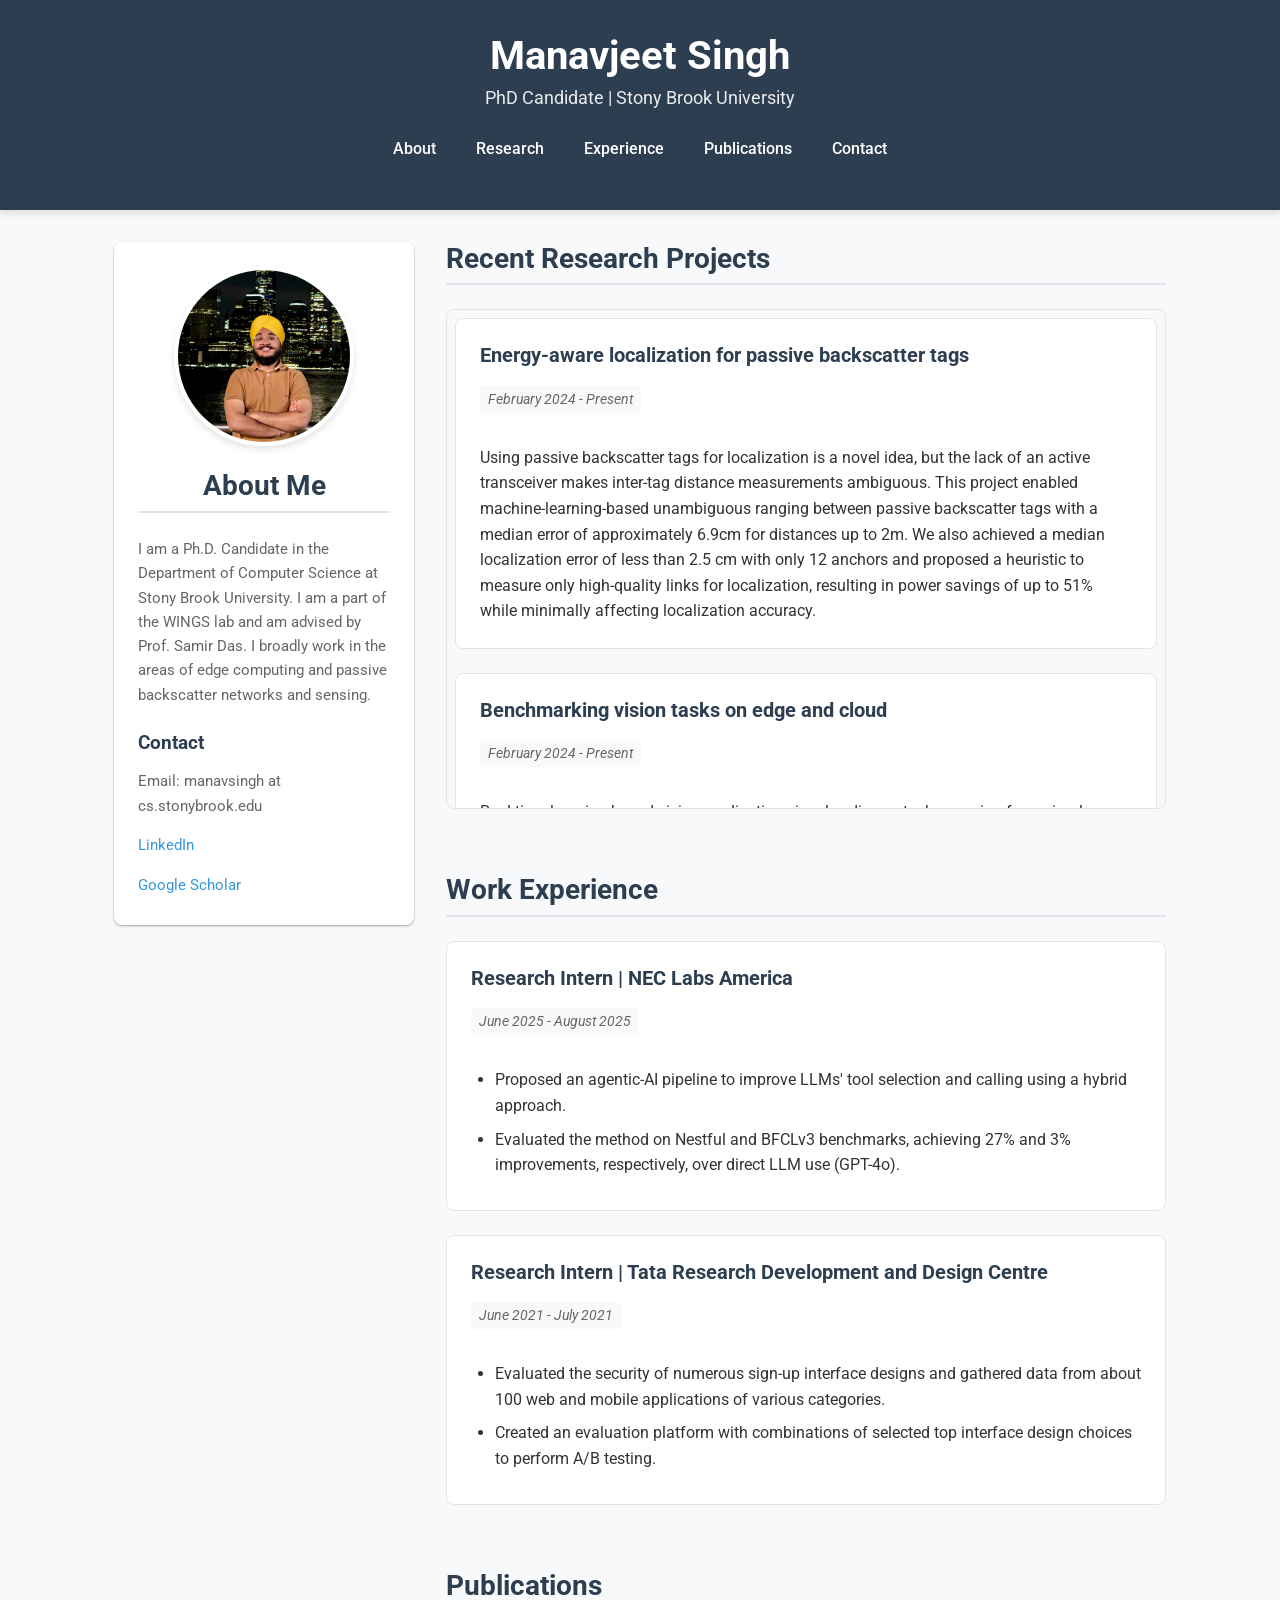
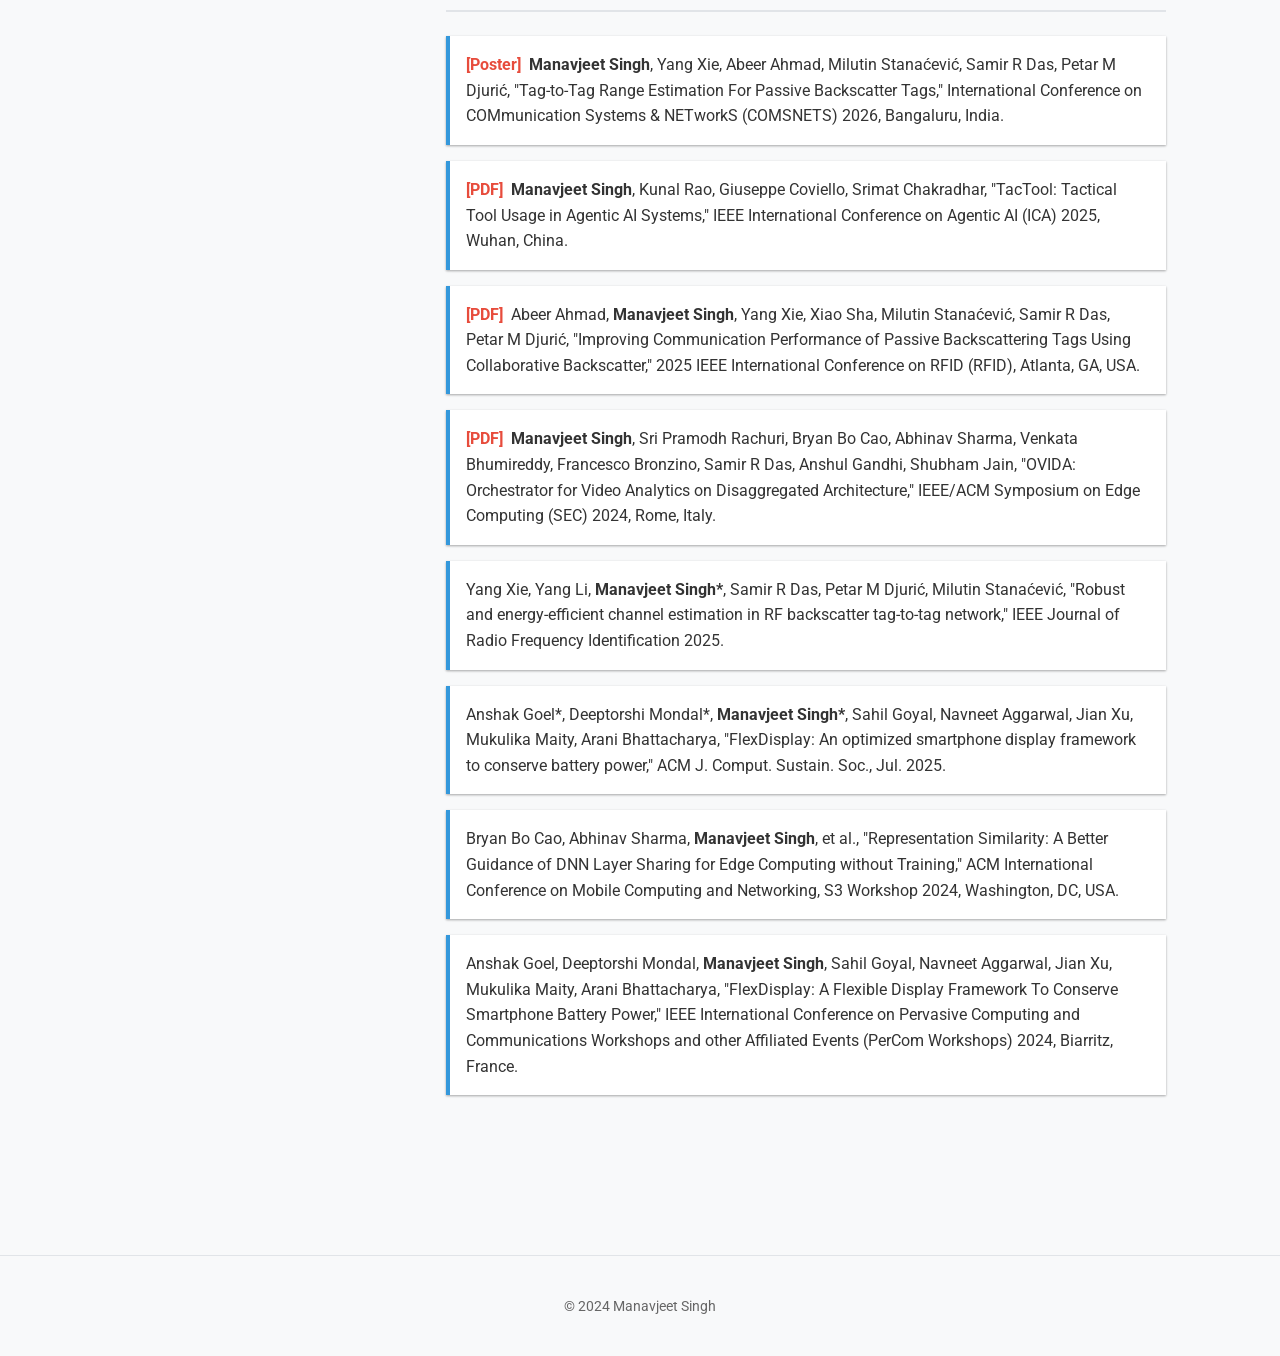
==== commit 0662f614: "tactool" ====
--- a/index.html
+++ b/index.html
@@ -132,6 +132,8 @@
                                 Stanaćević, Samir R Das, Petar M Djurić, "Tag-to-Tag Range Estimation For Passive
                                 Backscatter Tags," International Conference on COMmunication Systems & NETworkS
                                 (COMSNETS) 2026, Bangaluru, India. </span></li>
+                        <li><a href="papers/tactool.pdf" class="pdf-link">[PDF]</a><span
+                                class="citation-text"><strong>Manavjeet Singh</strong>, Kunal Rao, Giuseppe Coviello, Srimat Chakradhar, "TacTool: Tactical Tool Usage in Agentic AI Systems," IEEE International Conference on Agentic AI (ICA) 2025, Wuhan, China. </span></li>
                         <li><a href="papers/coba.pdf" class="pdf-link">[PDF]</a><span class="citation-text">Abeer Ahmad,
                                 <strong>Manavjeet Singh</strong>, Yang Xie, Xiao Sha, Milutin Stanaćević, Samir R Das,
                                 Petar M Djurić, "Improving Communication Performance of Passive Backscattering Tags
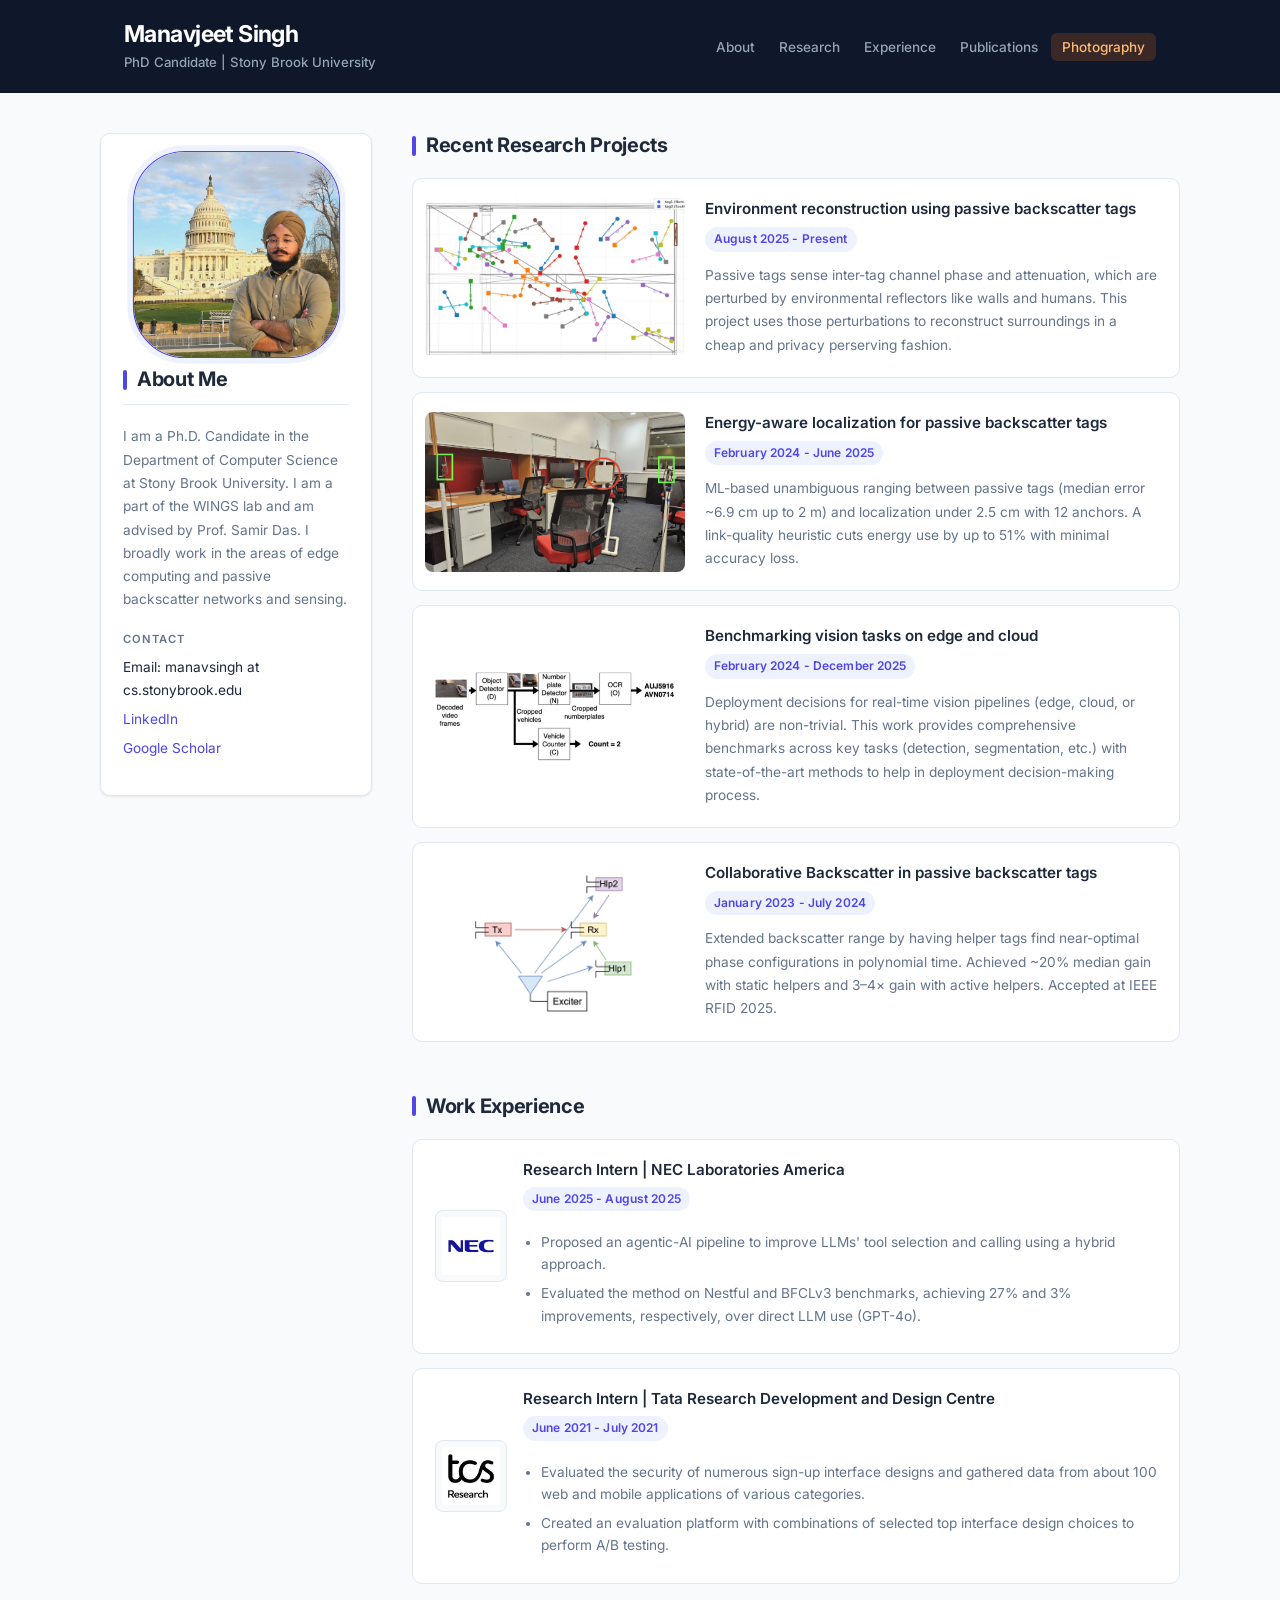
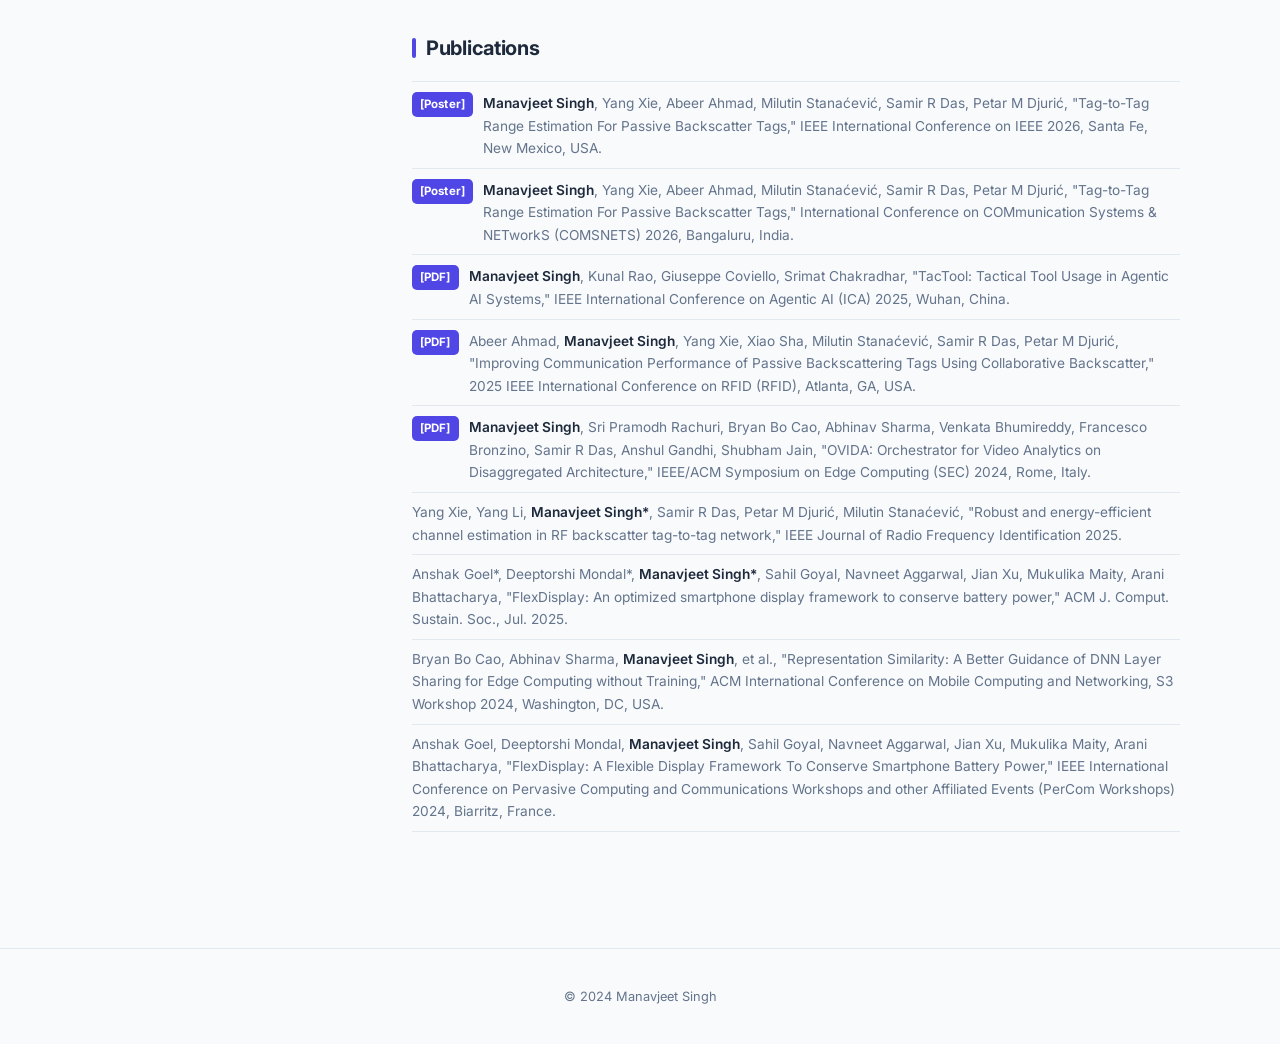
==== commit 8350bb3b: "update" ====
--- a/index.html
+++ b/index.html
@@ -8,7 +8,7 @@
     <link rel="stylesheet" href="css/style.css">
     <link rel="preconnect" href="https://fonts.googleapis.com">
     <link rel="preconnect" href="https://fonts.gstatic.com" crossorigin>
-    <link href="https://fonts.googleapis.com/css2?family=Roboto:wght@400;700&display=swap" rel="stylesheet">
+    <link href="https://fonts.googleapis.com/css2?family=Inter:wght@400;500;600;700&display=swap" rel="stylesheet">
 
 
 </head>
@@ -16,25 +16,28 @@
 <body>
     <header class="site-header">
         <div class="container">
-            <h1>Manavjeet Singh</h1>
-            <p>PhD Candidate | Stony Brook University</p>
+            <div class="header-brand">
+                <h1>Manavjeet Singh</h1>
+                <p>PhD Candidate | Stony Brook University</p>
+            </div>
             <nav class="site-nav">
                 <ul>
                     <li><a href="#about">About</a></li>
                     <li><a href="#research">Research</a></li>
                     <li><a href="#experience">Experience</a></li>
                     <li><a href="#publications">Publications</a></li>
-                    <li><a href="#contact">Contact</a></li>
+                    <li><a href="photography.html">Photography</a></li>
                 </ul>
             </nav>
         </div>
     </header>
 
+
     <main>
         <div class="two-column container">
             <aside id="about" class="left-col content-section">
                 <div class="about-content">
-                    <img src="photos/me2.jpeg" alt="Manavjeet Singh" class="profile-photo">
+                    <img src="photos/me3.jpg" alt="Manavjeet Singh" class="profile-photo">
                     <div class="about-text">
                         <h2>About Me</h2>
                         <p>I am a Ph.D. Candidate in the Department of Computer Science at Stony Brook University. I am
@@ -55,37 +58,39 @@
                 <section id="research" class="content-section">
                     <h2>Recent Research Projects</h2>
                     <div class="scrollable-content">
-                        <div class="card">
-                            <h3>Energy-aware localization for passive backscatter tags</h3>
-                            <p class="dates">February 2024 - Present</p>
-                            <p>Using passive backscatter tags for localization is a novel idea, but the lack of an
-                                active transceiver makes inter-tag distance measurements ambiguous. This project enabled
-                                machine-learning-based unambiguous ranging between passive backscatter tags with a
-                                median error of approximately 6.9cm for distances up to 2m. We also achieved a median
-                                localization error of less than 2.5 cm with only 12 anchors and proposed a heuristic to
-                                measure only high-quality links for localization, resulting in power savings of up to
-                                51% while minimally affecting localization accuracy.</p>
-                        </div>
-                        <div class="card">
-                            <h3>Benchmarking vision tasks on edge and cloud</h3>
-                            <p class="dates">February 2024 - Present</p>
-                            <p>Real time learning based vision applications involve diverse tasks, ranging from simple
-                                object detection to self-driving. Deciding on deployment and execution, whether
-                                distributed, monolithic, edge-based, cloud-based, or hybrid, is often not trivial. To
-                                aid inecision making, this work strives to provide comprehensive benchmarking for
-                                several of the most relevant real-time tasks with multiple state-of-the-art methods</p>
-                        </div>
-                        <div class="card">
-                            <h3>Collaborative Backscatter in passive backscatter tags</h3>
-                            <p class="dates">January 2023 - July 2024</p>
-                            <p>Passive backscatter is a promising technology for scalable IoT, but it suffers from
-                                shorter communication ranges compared to active RF. This work developed methods to allow
-                                helper tags to configure their almost-optimal backscatter phase in polynomial time from
-                                an exponential search space. Experiments showed a median gain of about 20% with static
-                                help and a 3-4x gain with active help from helper tags. This work was accepted at the
-                                2025 IEEE International Conference on RFID.</p>
-                        </div>
-                        <div class="card">
+                        <div class="card card--with-image">
+                            <img src="photos/research-env-reconstruction.png" alt="Environment reconstruction diagram" class="card-image" onerror="this.src='photos/envReconstruct.jpg'">
+                            <div class="card-body">
+                                <h3>Environment reconstruction using passive backscatter tags</h3>
+                                <p class="dates">August 2025 - Present</p>
+                                <p>Passive tags sense inter-tag channel phase and attenuation, which are perturbed by environmental reflectors like walls and humans. This project uses those perturbations to reconstruct surroundings in a cheap and privacy perserving fashion.</p>
+                            </div>
+                        </div>
+                        <div class="card card--with-image">
+                            <img src="photos/research-localization.png" alt="Backscatter tag localization" class="card-image" onerror="this.src='photos/ranging.jpg'">
+                            <div class="card-body">
+                                <h3>Energy-aware localization for passive backscatter tags</h3>
+                                <p class="dates">February 2024 - June 2025</p>
+                                <p>ML-based unambiguous ranging between passive tags (median error ~6.9 cm up to 2 m) and localization under 2.5 cm with 12 anchors. A link-quality heuristic cuts energy use by up to 51% with minimal accuracy loss.</p>
+                            </div>
+                        </div>
+                        <div class="card card--with-image">
+                            <img src="photos/research-benchmarking.png" alt="Vision task benchmarking" class="card-image card-image--contain" onerror="this.src='photos/edge.jpg'">
+                            <div class="card-body">
+                                <h3>Benchmarking vision tasks on edge and cloud</h3>
+                                <p class="dates">February 2024 - December 2025</p>
+                                <p>Deployment decisions for real-time vision pipelines (edge, cloud, or hybrid) are non-trivial. This work provides comprehensive benchmarks across key tasks (detection, segmentation, etc.) with state-of-the-art methods to help in deployment decision-making process.</p>
+                            </div>
+                        </div>
+                        <div class="card card--with-image">
+                            <img src="photos/research-collaborative-backscatter.png" alt="Collaborative backscatter" class="card-image card-image--contain" onerror="this.src='photos/coba.jpg'">
+                            <div class="card-body">
+                                <h3>Collaborative Backscatter in passive backscatter tags</h3>
+                                <p class="dates">January 2023 - July 2024</p>
+                                <p>Extended backscatter range by having helper tags find near-optimal phase configurations in polynomial time. Achieved ~20% median gain with static helpers and 3–4× gain with active helpers. Accepted at IEEE RFID 2025.</p>
+                            </div>
+                        </div>
+                        <!-- <div class="card">
                             <h3>Distributed Modular Video Analytics on the edge</h3>
                             <p class="dates">August 2022 - July 2024</p>
                             <p>This project improved the accuracy of modular multi-model Video Analytics (VA) pipelines
@@ -96,37 +101,58 @@
                                 load conditions. When compared against several baselines in our evaluation, we achieved
                                 throughput and accuracy gains of at least 51% and 28%. This work was accepted at the
                                 Symposium on Edge Computing 2024 (SEC 2024).</p>
-                        </div>
+                        </div> -->
                     </div>
                 </section>
 
                 <section id="experience" class="content-section">
                     <h2>Work Experience</h2>
-                    <div class="card">
-                        <h3>Research Intern | NEC Labs America</h3>
-                        <p class="dates">June 2025 - August 2025</p>
-                        <ul>
-                            <li>Proposed an agentic-AI pipeline to improve LLMs' tool selection and calling using a
-                                hybrid approach. </li>
-                            <li>Evaluated the method on Nestful and BFCLv3 benchmarks, achieving 27% and 3%
-                                improvements, respectively, over direct LLM use (GPT-4o).</li>
-                        </ul>
-                    </div>
-                    <div class="card">
-                        <h3>Research Intern | Tata Research Development and Design Centre</h3>
-                        <p class="dates">June 2021 - July 2021</p>
-                        <ul>
-                            <li>Evaluated the security of numerous sign-up interface designs and gathered data from
-                                about 100 web and mobile applications of various categories.</li>
-                            <li>Created an evaluation platform with combinations of selected top interface design
-                                choices to perform A/B testing.</li>
-                        </ul>
+                    <!-- <div class="card exp-card">
+                        <img src="photos/meta2.png" alt="Meta" class="exp-logo" onerror="this.src='photos/research-default.svg'">
+                        <div class="exp-body">
+                            <h3>Software Engineer Intern, Systems & Infrastructure (PhD) | Meta</h3>
+                            <p class="dates">June 2026 - August 2026</p>
+                            <ul>
+                                <li></li>
+                                <li></li>
+                            </ul>
+                        </div>
+                    </div> -->
+                    <div class="card exp-card">
+                        <img src="photos/nec1.jpg" alt="NEC Laboratories America" class="exp-logo" onerror="this.src='photos/research-default.svg'">
+                        <div class="exp-body">
+                            <h3>Research Intern | NEC Laboratories America</h3>
+                            <p class="dates">June 2025 - August 2025</p>
+                            <ul>
+                                <li>Proposed an agentic-AI pipeline to improve LLMs' tool selection and calling using a
+                                    hybrid approach. </li>
+                                <li>Evaluated the method on Nestful and BFCLv3 benchmarks, achieving 27% and 3%
+                                    improvements, respectively, over direct LLM use (GPT-4o).</li>
+                            </ul>
+                        </div>
+                    </div>
+                    <div class="card exp-card">
+                        <img src="photos/tcs.jpg" alt="Tata RDDC" class="exp-logo" onerror="this.src='photos/research-default.svg'">
+                        <div class="exp-body">
+                            <h3>Research Intern | Tata Research Development and Design Centre</h3>
+                            <p class="dates">June 2021 - July 2021</p>
+                            <ul>
+                                <li>Evaluated the security of numerous sign-up interface designs and gathered data from
+                                    about 100 web and mobile applications of various categories.</li>
+                                <li>Created an evaluation platform with combinations of selected top interface design
+                                    choices to perform A/B testing.</li>
+                            </ul>
+                        </div>
                     </div>
                 </section>
 
                 <section id="publications" class="content-section">
                     <h2>Publications</h2>
                     <ul>
+                        <li><a href="papers/RFID-ranging.pdf" class="pdf-link">[Poster]</a><span
+                                class="citation-text"><strong>Manavjeet Singh</strong>, Yang Xie, Abeer Ahmad, Milutin
+                                Stanaćević, Samir R Das, Petar M Djurić, "Tag-to-Tag Range Estimation For Passive
+                                Backscatter Tags," IEEE International Conference on IEEE 2026, Santa Fe, New Mexico, USA. </span></li>
                         <li><a href="papers/comsnets26_poster.pdf" class="pdf-link">[Poster]</a><span
                                 class="citation-text"><strong>Manavjeet Singh</strong>, Yang Xie, Abeer Ahmad, Milutin
                                 Stanaćević, Samir R Das, Petar M Djurić, "Tag-to-Tag Range Estimation For Passive
--- a/css/style.css
+++ b/css/style.css
@@ -1,349 +1,435 @@
-/* Modern Reset */
-*,
-*::before,
-*::after {
-    box-sizing: border-box;
-}
+/* === RESET === */
+*, *::before, *::after { box-sizing: border-box; }
 
 :root {
-    /* Color Palette */
-    --primary-color: #2c3e50;
-    /* Deep Navy */
-    --accent-color: #3498db;
-    /* Bright Blue */
-    --accent-hover: #2980b9;
-    --text-color: #333333;
-    --text-light: #666666;
-    --bg-color: #f8f9fa;
-    /* Off-white */
-    --card-bg: #ffffff;
-    --border-color: #e1e4e8;
-
-    /* Spacing */
-    --spacing-xs: 4px;
-    --spacing-sm: 8px;
-    --spacing-md: 16px;
-    --spacing-lg: 24px;
-    --spacing-xl: 32px;
-    --spacing-xxl: 64px;
-
-    /* Typography */
-    --font-heading: 'Roboto', -apple-system, BlinkMacSystemFont, "Segoe UI", Helvetica, Arial, sans-serif;
-    --font-body: 'Roboto', -apple-system, BlinkMacSystemFont, "Segoe UI", Helvetica, Arial, sans-serif;
-
-    /* Shadows */
-    --shadow-sm: 0 1px 3px rgba(0, 0, 0, 0.12), 0 1px 2px rgba(0, 0, 0, 0.24);
-    --shadow-md: 0 4px 6px rgba(0, 0, 0, 0.1);
-    --shadow-lg: 0 10px 15px -3px rgba(0, 0, 0, 0.1), 0 4px 6px -2px rgba(0, 0, 0, 0.05);
+    --bg:           #f8fafc;
+    --surface:      #ffffff;
+    --border:       #e2e8f0;
+    --text:         #1e293b;
+    --text-muted:   #64748b;
+    --accent:       #4f46e5;
+    --accent-hover: #4338ca;
+    --accent-light: #eef2ff;
+    --accent-border:#c7d2fe;
+
+    --font: 'Inter', -apple-system, BlinkMacSystemFont, 'Segoe UI', sans-serif;
+    --radius: 10px;
+    --shadow-sm: 0 1px 3px rgba(0,0,0,0.07), 0 1px 2px rgba(0,0,0,0.04);
+    --shadow-md: 0 4px 14px rgba(0,0,0,0.08);
 }
 
 body {
-    font-family: var(--font-body);
-    line-height: 1.6;
-    color: var(--text-color);
-    background-color: var(--bg-color);
+    font-family: var(--font);
+    font-size: 15px;
+    line-height: 1.7;
+    color: var(--text);
+    background: var(--bg);
     margin: 0;
     -webkit-font-smoothing: antialiased;
 }
 
-h1,
-h2,
-h3 {
-    font-family: var(--font-heading);
-    color: var(--primary-color);
+h1, h2, h3 {
+    font-weight: 700;
+    line-height: 1.25;
     margin-top: 0;
-    line-height: 1.2;
+    color: var(--text);
 }
 
 a {
-    color: var(--accent-color);
+    color: var(--accent);
     text-decoration: none;
-    transition: color 0.2s ease;
-}
-
-a:hover {
-    color: var(--accent-hover);
-    text-decoration: underline;
-}
-
+    transition: color 0.15s ease;
+}
+a:hover { color: var(--accent-hover); }
+
+/* === LAYOUT === */
 .container {
-    max-width: 1100px;
+    max-width: 1080px;
     margin: 0 auto;
-    padding: 0 var(--spacing-lg);
-}
-
-/* Header */
+    padding: 0 24px;
+}
+
+.two-column {
+    display: grid;
+    grid-template-columns: 272px 1fr;
+    gap: 40px;
+    padding: 40px 0 64px;
+    align-items: start;
+}
+
+.left-col {
+    position: sticky;
+    top: 24px;
+    height: fit-content;
+}
+
+.right-col { min-width: 0; }
+
+/* === HEADER === */
 .site-header {
-    background-color: var(--primary-color);
-    color: white;
-    padding: var(--spacing-xl) 0;
-    text-align: center;
-    box-shadow: var(--shadow-md);
-}
-
-.site-header h1 {
-    color: white;
-    margin-bottom: var(--spacing-xs);
-    font-size: 2.5rem;
-}
-
-.site-header p {
-    font-size: 1.1rem;
-    opacity: 0.9;
+    background: #0f172a;
+    border-bottom: none;
+    padding: 20px 0;
+}
+
+.site-header .container {
+    display: flex;
+    align-items: center;
+    justify-content: space-between;
+    gap: 16px;
+    flex-wrap: wrap;
+}
+
+.header-brand h1 {
+    font-size: 1.45rem;
+    letter-spacing: -0.025em;
+    margin: 0 0 2px;
+    color: #ffffff;
+}
+
+.header-brand p {
+    font-size: 0.825rem;
+    color: #94a3b8;
     margin: 0;
+    font-weight: 500;
 }
 
 .site-nav ul {
     list-style: none;
     padding: 0;
-    display: flex;
-    justify-content: center;
-    gap: var(--spacing-lg);
-    margin-top: var(--spacing-lg);
+    margin: 0;
+    display: flex;
+    gap: 2px;
     flex-wrap: wrap;
 }
 
 .site-nav a {
-    color: white;
+    color: #94a3b8;
+    font-size: 0.85rem;
     font-weight: 500;
-    padding: var(--spacing-xs) var(--spacing-sm);
-    border-radius: 4px;
-}
-
+    padding: 6px 11px;
+    border-radius: 6px;
+    transition: color 0.15s ease, background 0.15s ease;
+}
 .site-nav a:hover {
-    color: white;
-    background-color: rgba(255, 255, 255, 0.1);
+    color: #ffffff;
+    background: rgba(255, 255, 255, 0.08);
     text-decoration: none;
 }
 
-
-.scrollable-content {
-    max-height: 500px;
-    overflow-y: auto;
-    padding-right: var(--spacing-sm);
-    /* Avoid content hiding behind scrollbar */
-    padding: var(--spacing-sm);
-    /* Add padding inside scroll area */
-    border: 1px solid var(--border-color);
-    border-radius: 8px;
-    background-color: var(--bg-color);
-    /* Slight contrast background for the well */
-}
-
-/* Custom scrollbar styling for better aesthetics */
-.scrollable-content::-webkit-scrollbar {
-    width: 8px;
-}
-
-.scrollable-content::-webkit-scrollbar-track {
-    background: #f1f1f1;
-    border-radius: 4px;
-}
-
-.scrollable-content::-webkit-scrollbar-thumb {
-    background: #ccc;
-    border-radius: 4px;
-}
-
-.scrollable-content::-webkit-scrollbar-thumb:hover {
-    background: #bbb;
-}
-
-/* Main Layout */
-.two-column {
-    display: grid;
-    grid-template-columns: 300px 1fr;
-    gap: var(--spacing-xl);
-    padding-top: var(--spacing-xl);
-    padding-bottom: var(--spacing-xl);
-}
-
-
-.left-col {
-    position: sticky;
-    top: var(--spacing-lg);
-    align-self: start;
-    height: fit-content;
-}
-
-.right-col {
-    min-width: 0;
-    /* Prevents grid blowout */
-}
-
-/* About Section (Sidebar) */
+.site-nav a[href="photography.html"] {
+    color: #fdba74;
+    background: rgba(249, 115, 22, 0.18);
+}
+
+.site-nav a[href="photography.html"]:hover {
+    color: #ffffff;
+    background: rgba(249, 115, 22, 0.35);
+}
+
+/* === ABOUT SIDEBAR === */
 .about-content {
-    background: var(--card-bg);
-    padding: var(--spacing-lg);
-    border-radius: 8px;
+    background: var(--surface);
+    border: 1px solid var(--border);
+    border-radius: var(--radius);
+    padding: 28px 22px;
+    text-align: center;
     box-shadow: var(--shadow-sm);
-    text-align: center;
 }
 
 .profile-photo {
-    width: 180px;
-    height: 180px;
+    width: 185px;
+    height: 185px;
     object-fit: cover;
-    border-radius: 50%;
-    border: 4px solid white;
-    box-shadow: var(--shadow-md);
-    margin-bottom: var(--spacing-md);
+    border-radius: 25%;
+    border: 1px solid var(--accent);
+    box-shadow: 0 0 0 5px var(--accent-light);
+    margin: 0 auto 20px;
+    display: block;
+    transform: scale(1.12);
+    transform-origin: center center;
 }
 
 .about-text h2 {
-    font-size: 1.5rem;
-    margin-bottom: var(--spacing-md);
-    border-bottom: 2px solid var(--border-color);
-    padding-bottom: var(--spacing-sm);
+    font-size: 1.1rem;
+    margin-bottom: 12px;
+    padding-bottom: 12px;
+    border-bottom: 1px solid var(--border);
 }
 
 .about-text p {
-    font-size: 0.95rem;
-    color: var(--text-light);
-    margin-bottom: var(--spacing-md);
+    font-size: 0.855rem;
+    color: var(--text-muted);
+    line-height: 1.7;
     text-align: left;
+    margin-bottom: 0;
 }
 
 .about-text h3 {
-    font-size: 1.2rem;
-    margin-top: var(--spacing-lg);
-    margin-bottom: var(--spacing-sm);
+    font-size: 0.7rem;
+    font-weight: 600;
+    text-transform: uppercase;
+    letter-spacing: 0.09em;
+    color: var(--text-muted);
+    margin: 20px 0 10px;
     text-align: left;
 }
 
 .contact-info {
     text-align: left;
-    font-size: 0.9rem;
+    font-size: 0.855rem;
 }
 
 .contact-info p {
-    margin-bottom: var(--spacing-xs);
-}
-
-/* Content Sections */
+    font-size: 0.855rem;
+    color: var(--text);
+    margin: 0 0 6px;
+    text-align: left;
+}
+
+/* === SECTIONS === */
 .content-section {
-    margin-bottom: var(--spacing-xxl);
+    margin-bottom: 52px;
 }
 
 .content-section h2 {
-    font-size: 1.75rem;
-    margin-bottom: var(--spacing-lg);
-    padding-bottom: var(--spacing-sm);
-    border-bottom: 2px solid var(--border-color);
-}
-
-/* Cards (Research & Experience) */
+    font-size: 1.25rem;
+    letter-spacing: -0.015em;
+    margin-bottom: 20px;
+    display: flex;
+    align-items: center;
+    gap: 10px;
+}
+
+.content-section h2::before {
+    content: '';
+    display: inline-block;
+    width: 4px;
+    height: 20px;
+    background: var(--accent);
+    border-radius: 2px;
+    flex-shrink: 0;
+}
+
+/* Remove scroll restriction from research section */
+.scrollable-content {
+    border: none;
+    padding: 0;
+    background: transparent;
+    max-height: none;
+    overflow: visible;
+}
+
+/* === CARDS === */
 .card {
-    background: var(--card-bg);
-    border: 1px solid var(--border-color);
+    background: var(--surface);
+    border: 1px solid var(--border);
+    border-radius: var(--radius);
+    padding: 20px 22px;
+    margin-bottom: 14px;
+    transition: box-shadow 0.2s ease, border-color 0.2s ease;
+}
+
+.card:hover {
+    box-shadow: var(--shadow-md);
+    border-color: var(--accent-border);
+}
+
+.card h3 {
+    font-size: 0.95rem;
+    font-weight: 600;
+    margin-bottom: 7px;
+    color: var(--text);
+}
+
+.card .dates {
+    display: inline-block;
+    font-size: 0.75rem;
+    font-weight: 600;
+    color: var(--accent);
+    background: var(--accent-light);
+    padding: 2px 9px;
+    border-radius: 20px;
+    margin-bottom: 12px;
+    font-style: normal;
+    letter-spacing: 0.01em;
+}
+
+.card p {
+    font-size: 0.855rem;
+    color: var(--text-muted);
+    margin: 0;
+    line-height: 1.7;
+}
+
+.card ul {
+    padding-left: 18px;
+    margin: 8px 0 0;
+}
+
+.card li {
+    font-size: 0.855rem;
+    color: var(--text-muted);
+    margin-bottom: 6px;
+    line-height: 1.65;
+}
+
+/* === CARD WITH IMAGE === */
+.card--with-image {
+    display: flex;
+    gap: 20px;
+    align-items: center;
+    padding: 0;
+    overflow: hidden;
+}
+
+.card-image {
+    width: 260px;
+    height: 160px;
+    object-fit: cover;
+    flex-shrink: 0;
+    border-radius: calc(var(--radius) - 2px);
+    display: block;
+    background: var(--accent-light);
+    align-self: center;
+    margin: 12px 0 12px 12px;
+}
+
+.card-image--contain {
+    object-fit: contain;
+    padding: 8px;
+    background: transparent;
+}
+
+.card--with-image .card-body {
+    padding: 20px 22px 20px 0;
+    flex: 1;
+    min-width: 0;
+}
+
+@media (max-width: 560px) {
+    .card--with-image {
+        flex-direction: column;
+        gap: 0;
+    }
+    .card-image {
+        width: 100%;
+        height: 180px;
+        border-radius: calc(var(--radius) - 1px) calc(var(--radius) - 1px) 0 0;
+    }
+    .card--with-image .card-body {
+        padding: 16px;
+    }
+}
+
+/* === EXPERIENCE CARDS === */
+.exp-card {
+    display: flex;
+    gap: 16px;
+    align-items: center;
+}
+
+.exp-logo {
+    width: 72px;
+    height: 72px;
+    object-fit: contain;
+    flex-shrink: 0;
     border-radius: 8px;
-    padding: var(--spacing-lg);
-    margin-bottom: var(--spacing-lg);
-    transition: transform 0.2s ease, box-shadow 0.2s ease;
-}
-
-.card:hover {
-    transform: translateY(-2px);
-    box-shadow: var(--shadow-md);
-    border-color: var(--accent-color);
-}
-
-.card h3 {
-    font-size: 1.25rem;
-    margin-bottom: var(--spacing-xs);
-    color: var(--primary-color);
-}
-
-.card .dates {
-    font-size: 0.9rem;
-    color: var(--text-light);
-    margin-bottom: var(--spacing-md);
-    font-style: italic;
-    display: inline-block;
-    background: var(--bg-color);
-    padding: 2px 8px;
-    border-radius: 4px;
-}
-
-.card p {
-    margin-bottom: 0;
-}
-
-.card ul {
-    margin-bottom: 0;
-    padding-left: var(--spacing-lg);
-}
-
-.card li {
-    margin-bottom: var(--spacing-sm);
-}
-
-/* Publications */
+    border: 1px solid var(--border);
+    background: var(--bg);
+    padding: 6px;
+}
+
+.exp-body {
+    flex: 1;
+    min-width: 0;
+}
+
+.exp-body h3 { margin-bottom: 6px; }
+
+/* === PUBLICATIONS === */
 #publications ul {
     list-style: none;
     padding: 0;
+    margin: 0;
 }
 
 #publications li {
-    background: var(--card-bg);
-    border-left: 4px solid var(--accent-color);
-    padding: var(--spacing-md);
-    margin-bottom: var(--spacing-md);
-    box-shadow: var(--shadow-sm);
+    display: flex;
+    gap: 10px;
+    align-items: baseline;
+    padding: 8px 0;
+    border-bottom: 1px solid var(--border);
+    font-size: 0.855rem;
+    line-height: 1.65;
+}
+
+#publications li:first-child {
+    border-top: 1px solid var(--border);
 }
 
 .pdf-link {
-    font-weight: bold;
-    color: #e74c3c;
-    margin-right: var(--spacing-sm);
-}
-
+    display: inline-block;
+    font-size: 0.72rem;
+    font-weight: 700;
+    color: white;
+    background: var(--accent);
+    padding: 3px 8px;
+    border-radius: 5px;
+    white-space: nowrap;
+    flex-shrink: 0;
+    margin-top: 2px;
+    letter-spacing: 0.01em;
+    transition: background 0.15s ease;
+}
 .pdf-link:hover {
-    color: #c0392b;
+    background: var(--accent-hover);
+    color: white;
     text-decoration: none;
 }
 
-/* Footer */
+.citation-text { color: var(--text-muted); }
+.citation-text strong { color: var(--text); font-weight: 600; }
+
+/* === FOOTER === */
 .site-footer {
     text-align: center;
-    padding: var(--spacing-lg) 0;
-    margin-top: var(--spacing-xxl);
-    color: var(--text-light);
-    border-top: 1px solid var(--border-color);
-    font-size: 0.9rem;
-}
-
-/* Responsive Design */
-@media (max-width: 850px) {
+    padding: 24px 0;
+    border-top: 1px solid var(--border);
+    font-size: 0.8rem;
+    color: var(--text-muted);
+}
+
+/* === RESPONSIVE === */
+@media (max-width: 860px) {
+    .site-header .container {
+        flex-direction: column;
+        text-align: center;
+    }
+    .header-brand p { text-align: center; }
+    .site-nav ul { justify-content: center; }
+
     .two-column {
         grid-template-columns: 1fr;
-        gap: var(--spacing-lg);
+        gap: 24px;
+        padding: 24px 0 40px;
     }
 
     .left-col {
         position: static;
-        max-width: 500px;
+        max-width: 420px;
         margin: 0 auto;
         width: 100%;
     }
 
-    .about-content {
-        text-align: center;
-    }
-
     .about-text p,
     .about-text h3,
-    .contact-info {
-        text-align: center;
-    }
-}
-
-@media (max-width: 600px) {
-    .site-nav ul {
-        gap: var(--spacing-sm);
-    }
-
-    .site-header h1 {
-        font-size: 2rem;
-    }
-}+    .contact-info,
+    .contact-info p { text-align: center; }
+}
+
+@media (max-width: 560px) {
+    .site-header h1 { font-size: 1.3rem; }
+    .card { padding: 16px; }
+    #publications li { flex-direction: column; gap: 8px; }
+}
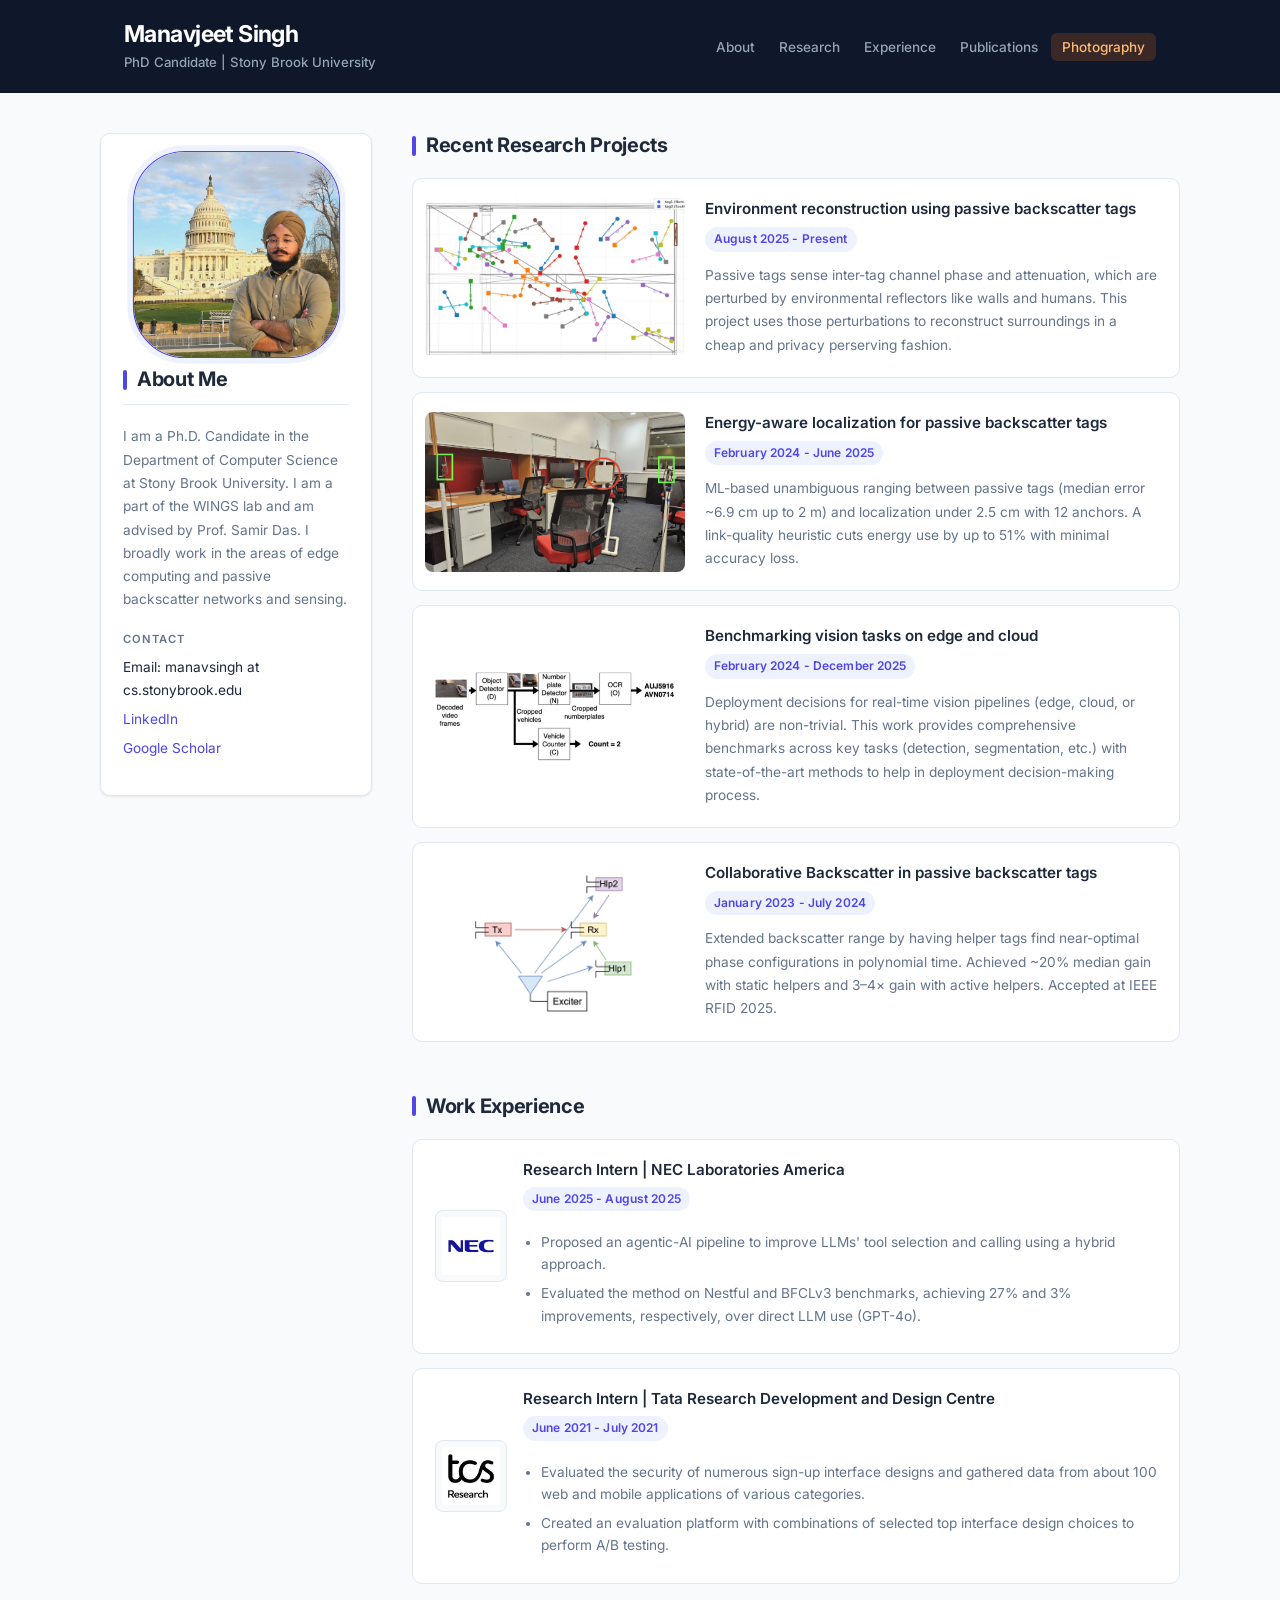
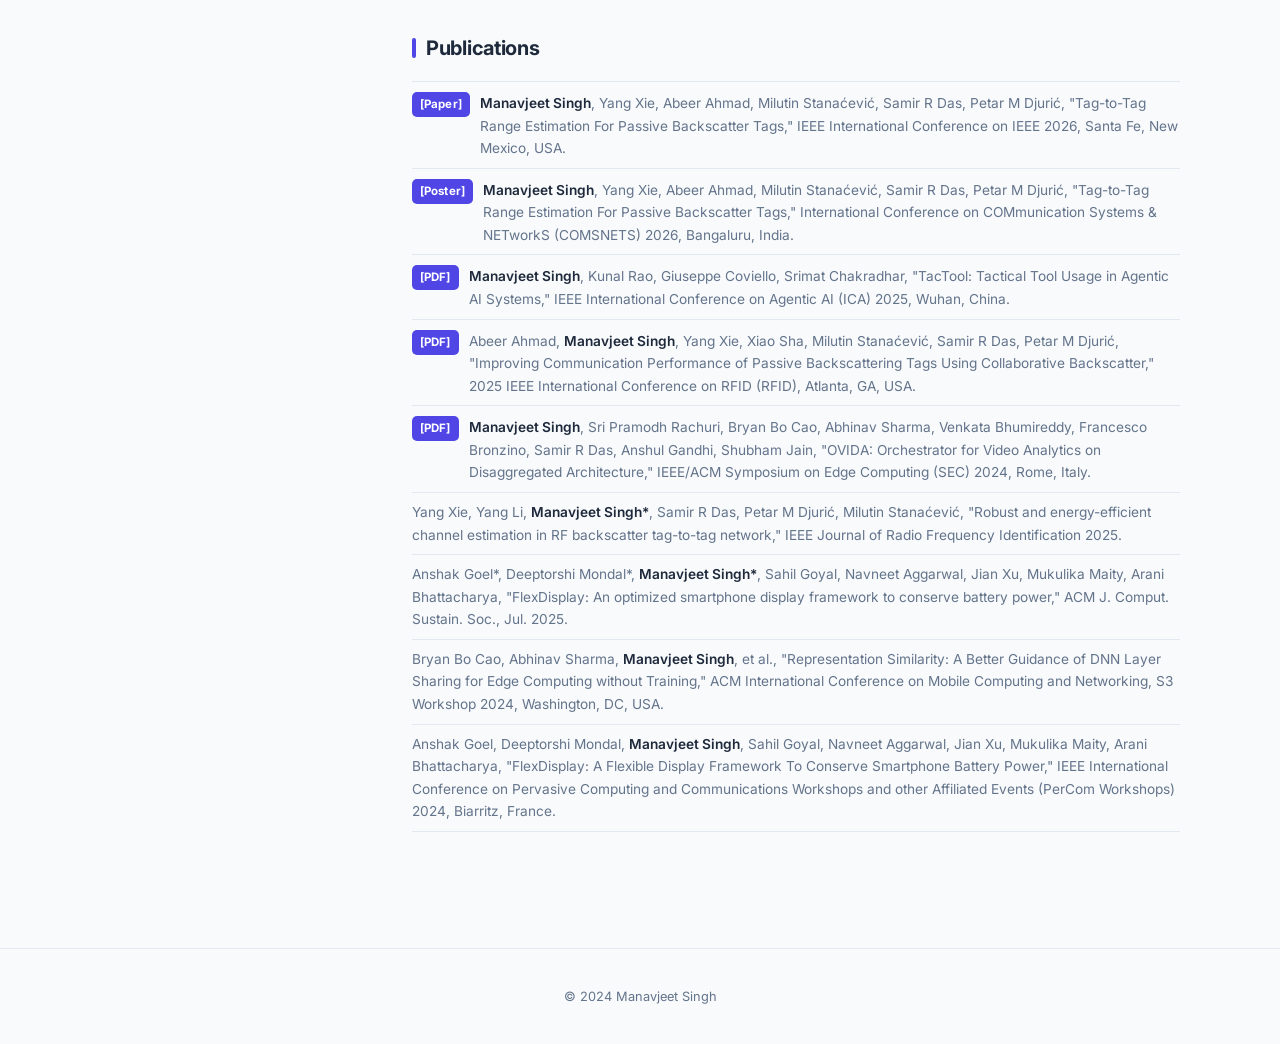
==== commit da991627: "typo" ====
--- a/index.html
+++ b/index.html
@@ -149,7 +149,7 @@
                 <section id="publications" class="content-section">
                     <h2>Publications</h2>
                     <ul>
-                        <li><a href="papers/RFID-ranging.pdf" class="pdf-link">[Poster]</a><span
+                        <li><a href="papers/RFID-ranging.pdf" class="pdf-link">[Paper]</a><span
                                 class="citation-text"><strong>Manavjeet Singh</strong>, Yang Xie, Abeer Ahmad, Milutin
                                 Stanaćević, Samir R Das, Petar M Djurić, "Tag-to-Tag Range Estimation For Passive
                                 Backscatter Tags," IEEE International Conference on IEEE 2026, Santa Fe, New Mexico, USA. </span></li>
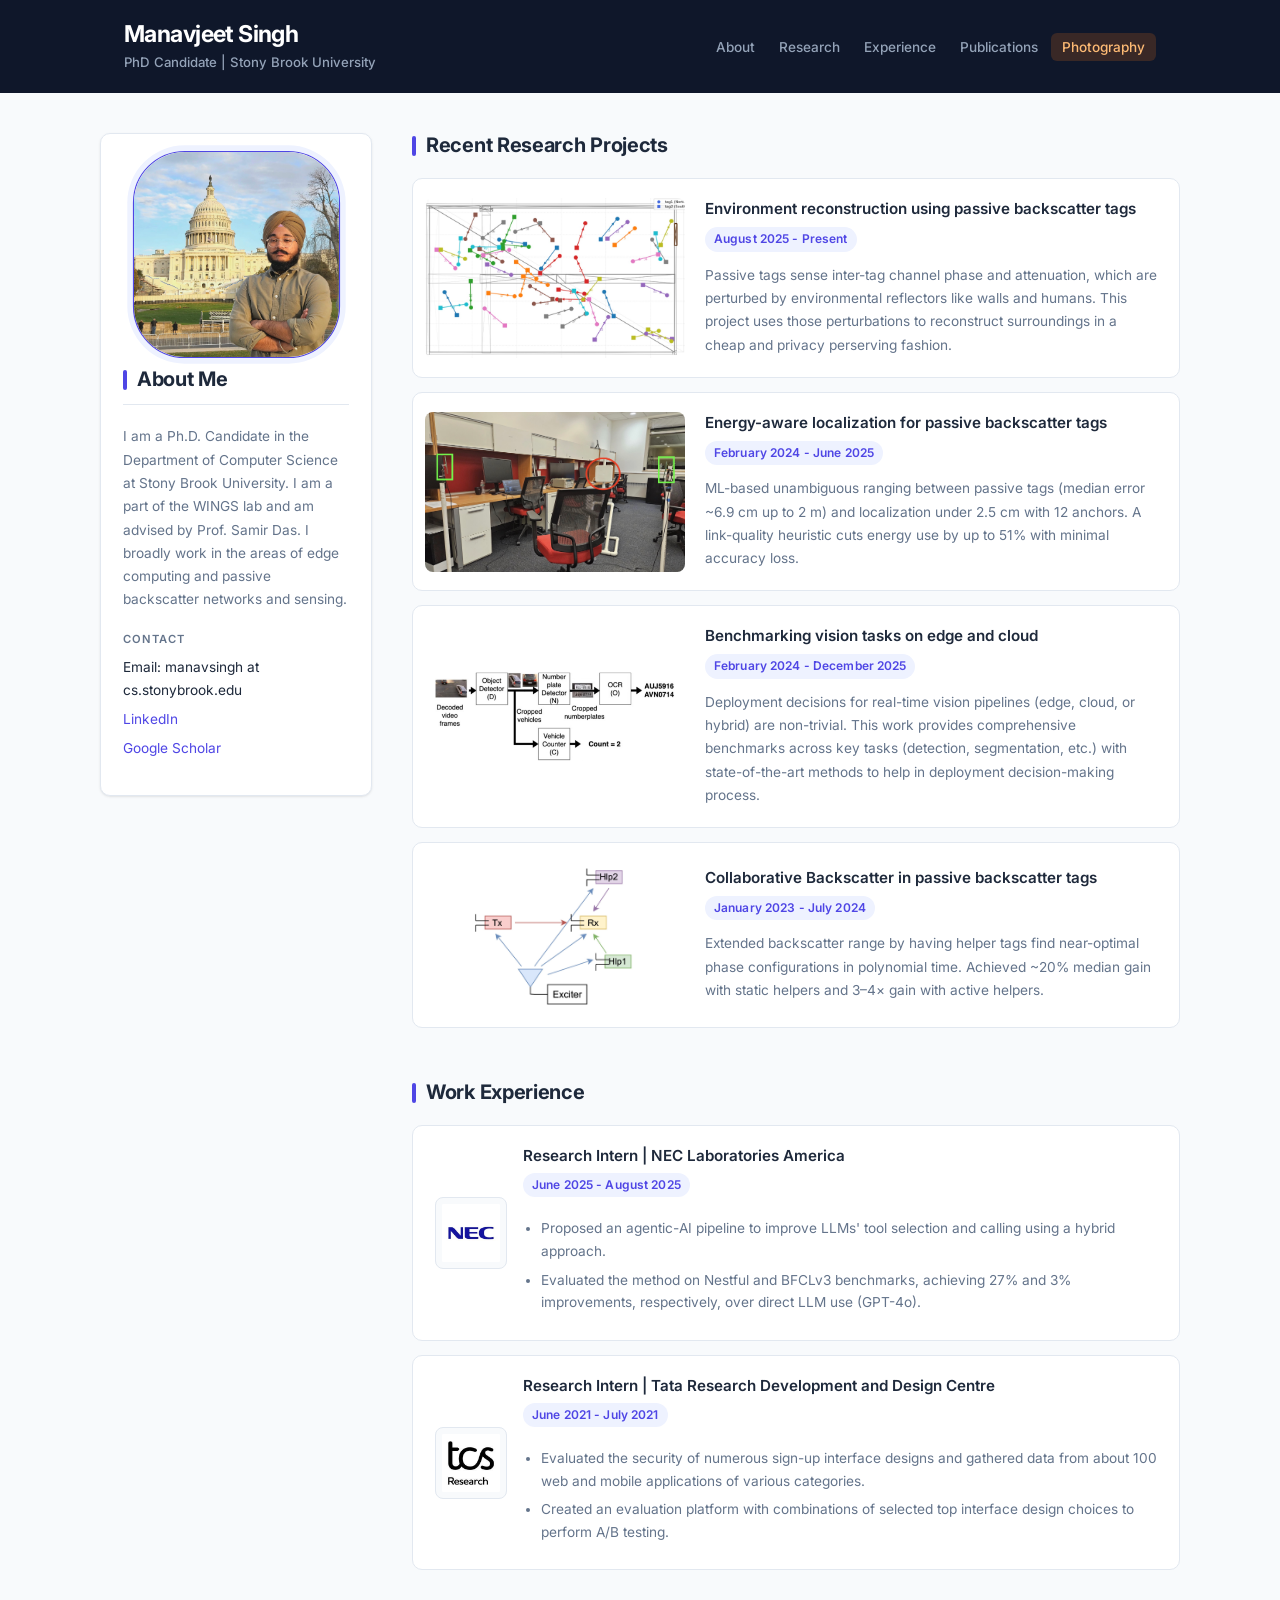
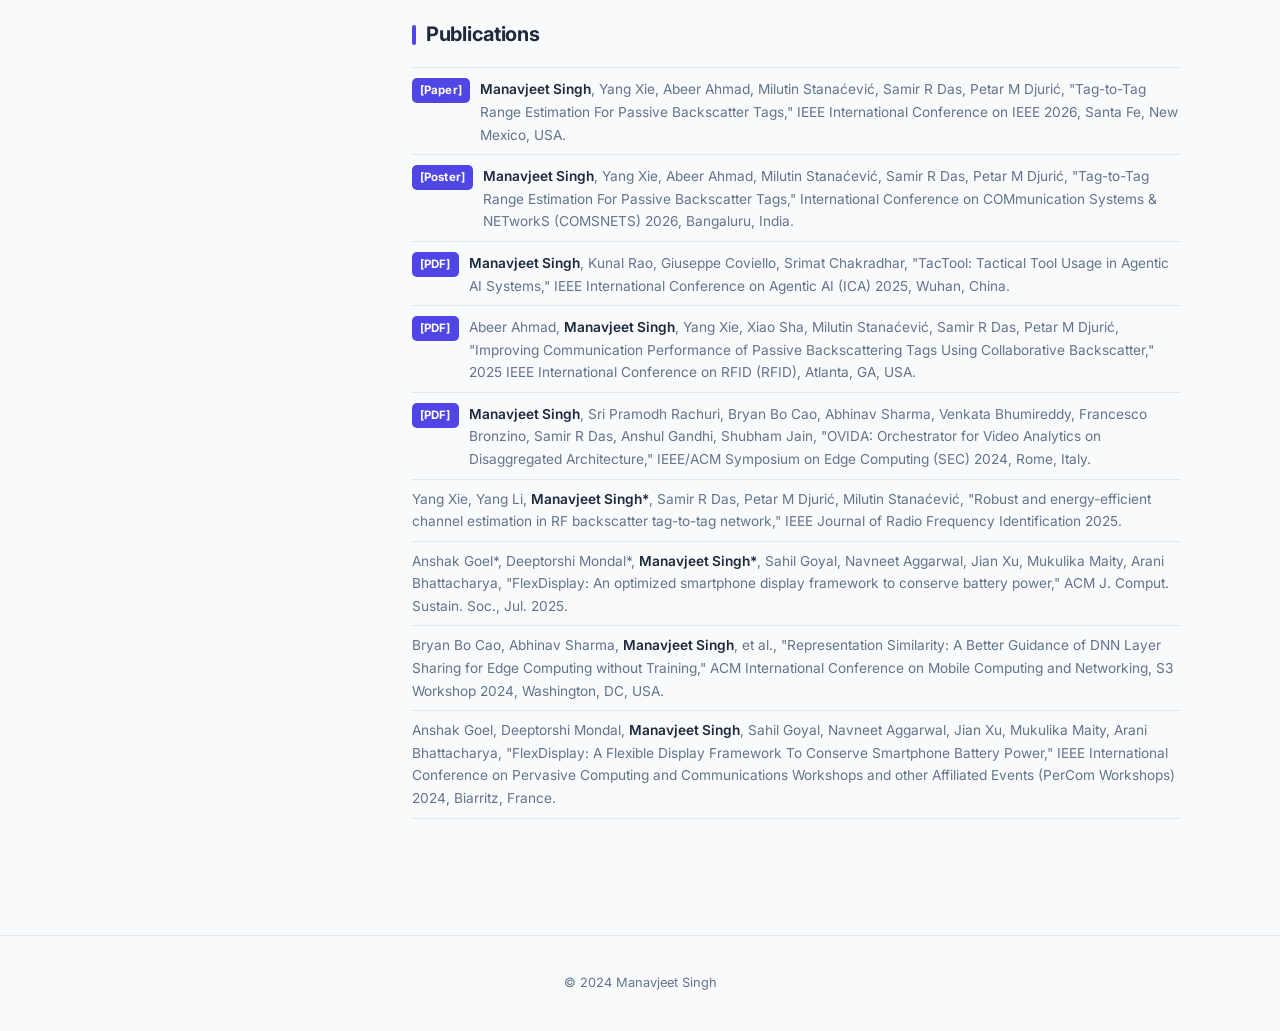
==== commit 1207b7d6: "update" ====
--- a/index.html
+++ b/index.html
@@ -87,7 +87,7 @@
                             <div class="card-body">
                                 <h3>Collaborative Backscatter in passive backscatter tags</h3>
                                 <p class="dates">January 2023 - July 2024</p>
-                                <p>Extended backscatter range by having helper tags find near-optimal phase configurations in polynomial time. Achieved ~20% median gain with static helpers and 3–4× gain with active helpers. Accepted at IEEE RFID 2025.</p>
+                                <p>Extended backscatter range by having helper tags find near-optimal phase configurations in polynomial time. Achieved ~20% median gain with static helpers and 3–4× gain with active helpers.</p>
                             </div>
                         </div>
                         <!-- <div class="card">
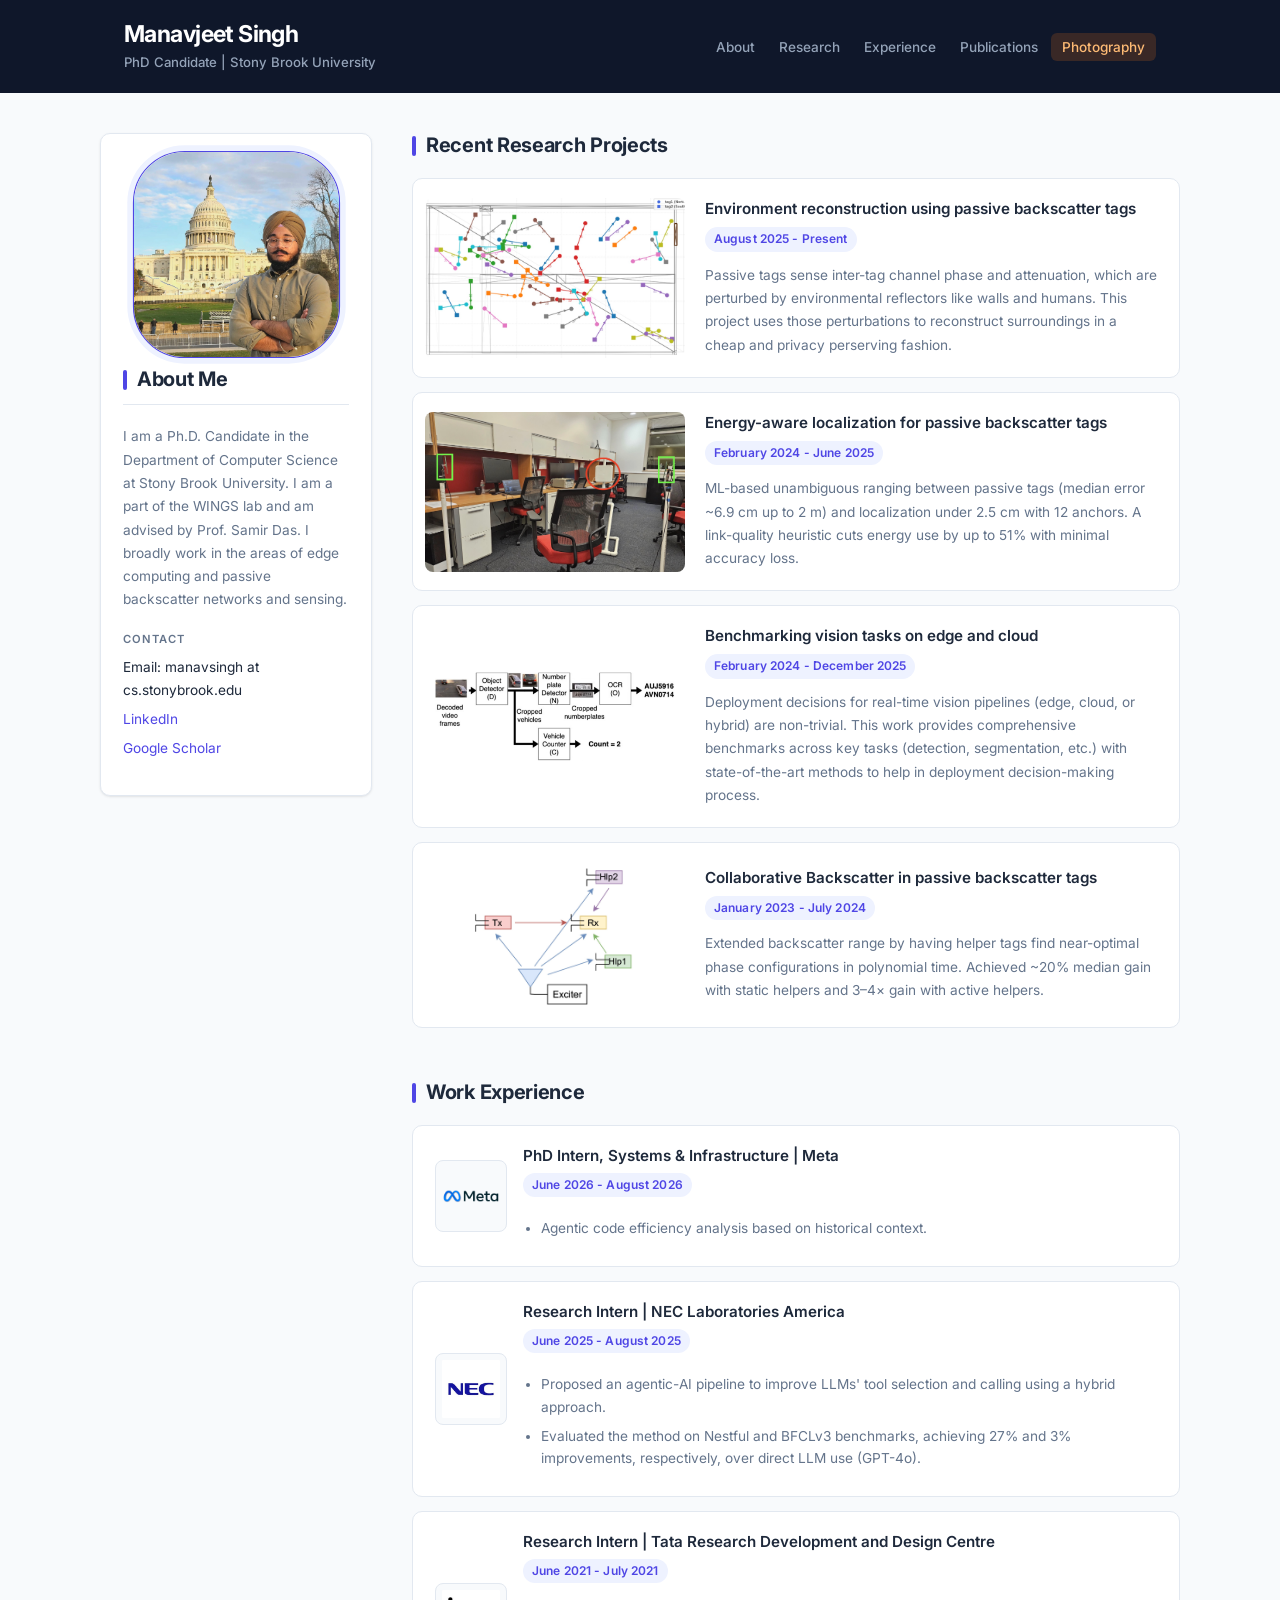
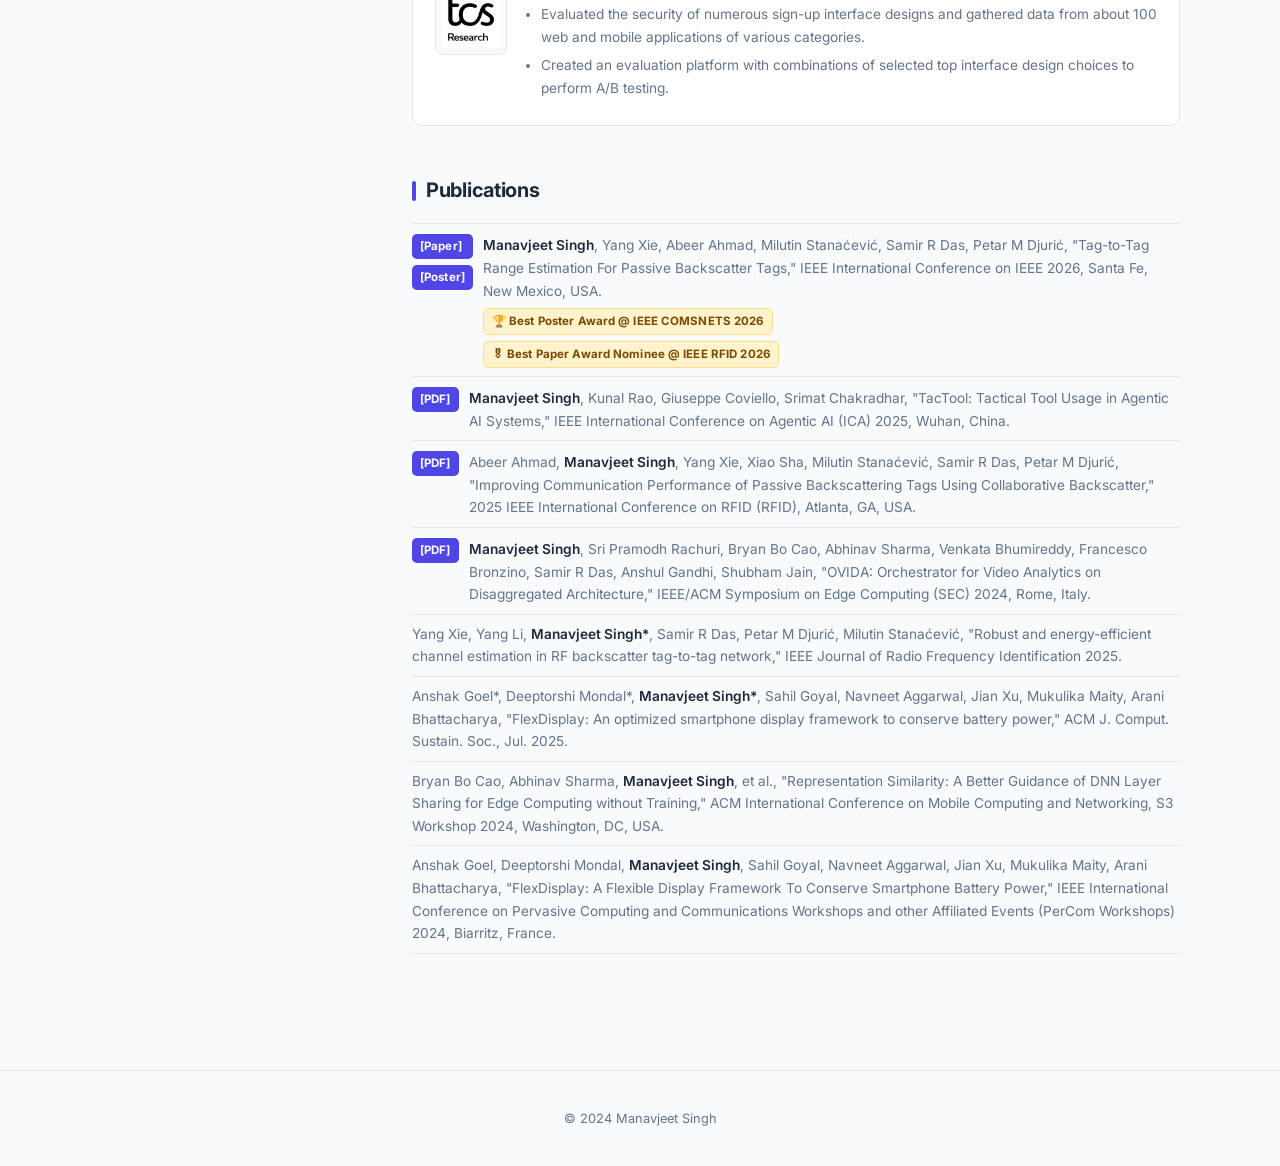
==== commit b926afd2: "updated poster/paper field for ranging and added meta" ====
--- a/index.html
+++ b/index.html
@@ -2,6 +2,16 @@
 <html lang="en">
 
 <head>
+    <!-- Google tag (gtag.js) -->
+    <script async src="https://www.googletagmanager.com/gtag/js?id=G-31NTX3BSNJ"></script>
+    <script>
+    window.dataLayer = window.dataLayer || [];
+    function gtag(){dataLayer.push(arguments);}
+    gtag('js', new Date());
+
+    gtag('config', 'G-31NTX3BSNJ');
+    </script>
+
     <meta charset="UTF-8">
     <meta name="viewport" content="width=device-width, initial-scale=1.0">
     <title>Manavjeet Singh | PhD Candidate | Computer Science</title>
@@ -107,17 +117,16 @@
 
                 <section id="experience" class="content-section">
                     <h2>Work Experience</h2>
-                    <!-- <div class="card exp-card">
+                    <div class="card exp-card">
                         <img src="photos/meta2.png" alt="Meta" class="exp-logo" onerror="this.src='photos/research-default.svg'">
                         <div class="exp-body">
-                            <h3>Software Engineer Intern, Systems & Infrastructure (PhD) | Meta</h3>
+                            <h3>PhD Intern, Systems & Infrastructure | Meta</h3>
                             <p class="dates">June 2026 - August 2026</p>
                             <ul>
-                                <li></li>
-                                <li></li>
+                                <li>Agentic code efficiency analysis based on historical context.</li>
                             </ul>
                         </div>
-                    </div> -->
+                    </div>
                     <div class="card exp-card">
                         <img src="photos/nec1.jpg" alt="NEC Laboratories America" class="exp-logo" onerror="this.src='photos/research-default.svg'">
                         <div class="exp-body">
@@ -149,15 +158,19 @@
                 <section id="publications" class="content-section">
                     <h2>Publications</h2>
                     <ul>
-                        <li><a href="papers/RFID-ranging.pdf" class="pdf-link">[Paper]</a><span
+                        <li><span class="pdf-link-stack"><a href="papers/RFID-ranging.pdf" class="pdf-link">[Paper]</a>
+                            <a href="papers/comsnets26_poster.pdf" class="pdf-link">[Poster]</a></span><span
                                 class="citation-text"><strong>Manavjeet Singh</strong>, Yang Xie, Abeer Ahmad, Milutin
                                 Stanaćević, Samir R Das, Petar M Djurić, "Tag-to-Tag Range Estimation For Passive
-                                Backscatter Tags," IEEE International Conference on IEEE 2026, Santa Fe, New Mexico, USA. </span></li>
-                        <li><a href="papers/comsnets26_poster.pdf" class="pdf-link">[Poster]</a><span
+                                Backscatter Tags," IEEE International Conference on IEEE 2026, Santa Fe, New Mexico, USA.
+                                <span class="award-badge">🏆 Best Poster Award @ IEEE COMSNETS 2026</span>
+                                <span class="award-badge">🎖 Best Paper Award Nominee @ IEEE RFID 2026</span>
+                            </span></li>
+                        <!-- <li><span
                                 class="citation-text"><strong>Manavjeet Singh</strong>, Yang Xie, Abeer Ahmad, Milutin
                                 Stanaćević, Samir R Das, Petar M Djurić, "Tag-to-Tag Range Estimation For Passive
                                 Backscatter Tags," International Conference on COMmunication Systems & NETworkS
-                                (COMSNETS) 2026, Bangaluru, India. </span></li>
+                                (COMSNETS) 2026, Bangaluru, India. </span></li> -->
                         <li><a href="papers/tactool.pdf" class="pdf-link">[PDF]</a><span
                                 class="citation-text"><strong>Manavjeet Singh</strong>, Kunal Rao, Giuseppe Coviello, Srimat Chakradhar, "TacTool: Tactical Tool Usage in Agentic AI Systems," IEEE International Conference on Agentic AI (ICA) 2025, Wuhan, China. </span></li>
                         <li><a href="papers/coba.pdf" class="pdf-link">[PDF]</a><span class="citation-text">Abeer Ahmad,
--- a/css/style.css
+++ b/css/style.css
@@ -70,6 +70,9 @@
     background: #0f172a;
     border-bottom: none;
     padding: 20px 0;
+    position: sticky;
+    top: 0;
+    z-index: 100;
 }
 
 .site-header .container {
@@ -366,6 +369,13 @@
 
 #publications li:first-child {
     border-top: 1px solid var(--border);
+}
+
+.pdf-link-stack {
+    display: flex;
+    flex-direction: column;
+    gap: 4px;
+    flex-shrink: 0;
 }
 
 .pdf-link {
@@ -391,6 +401,20 @@
 .citation-text { color: var(--text-muted); }
 .citation-text strong { color: var(--text); font-weight: 600; }
 
+.award-badge {
+    display: block;
+    width: fit-content;
+    margin-top: 6px;
+    font-size: 0.72rem;
+    font-weight: 700;
+    color: #7a4a00;
+    background: #fff3cd;
+    border: 1px solid #ffe08a;
+    padding: 3px 8px;
+    border-radius: 5px;
+    letter-spacing: 0.01em;
+}
+
 /* === FOOTER === */
 .site-footer {
     text-align: center;
